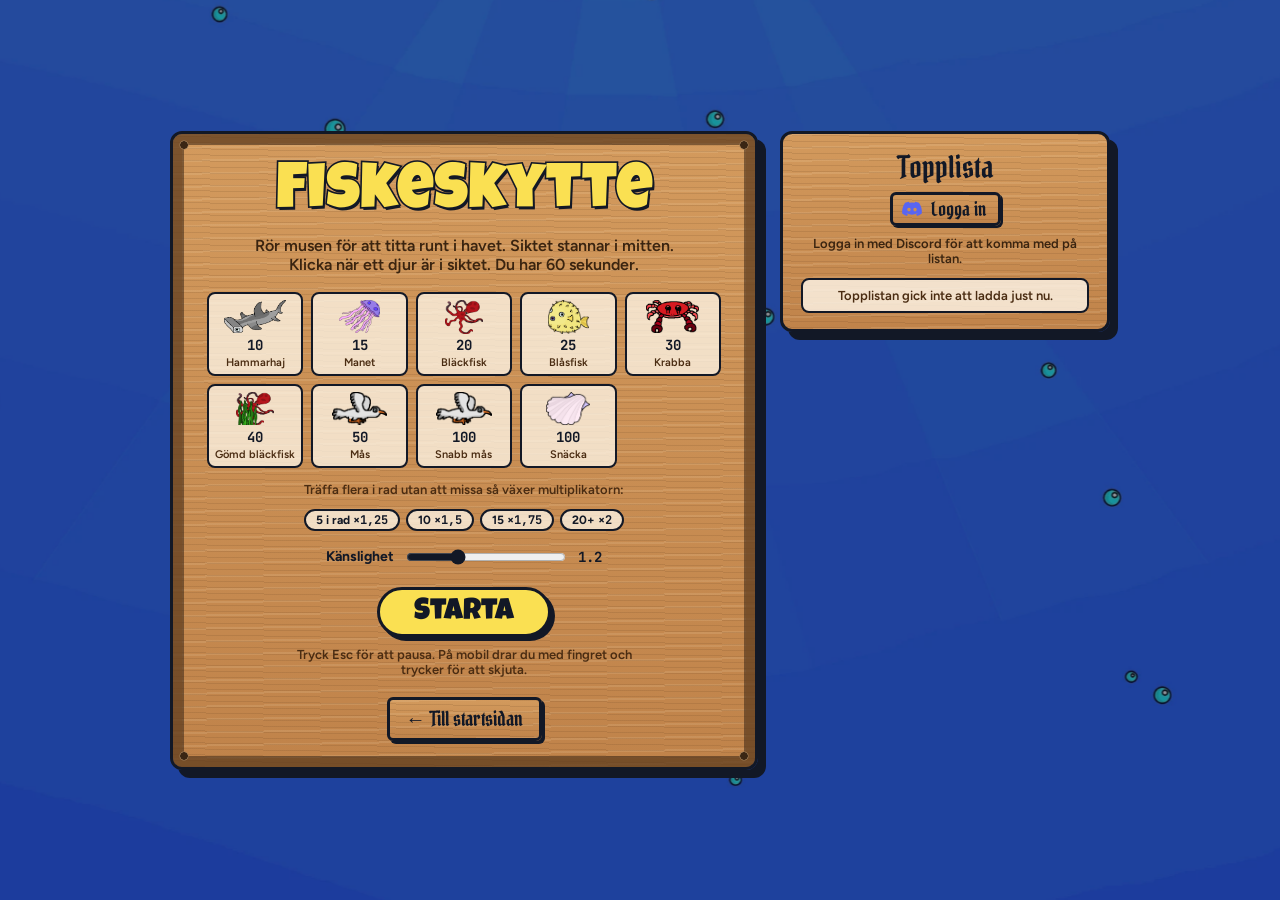
==== fiskeskytte.html @ 66b12d9d "Fiskeskytte uppdate" ====
<!doctype html>
<html lang="sv">
<head>
<meta charset="utf-8">
<meta name="viewport" content="width=device-width, initial-scale=1, viewport-fit=cover">
<title>LoomBoom Fiskeskytte</title>
<meta name="description" content="Sikta och träffa LoomBooms målade havsdjur. 60 sekunder, så många poäng du kan.">
<link rel="icon" href="bilder/logo.png">
<link rel="preconnect" href="https://fonts.googleapis.com">
<link rel="preconnect" href="https://fonts.gstatic.com" crossorigin>
<link rel="stylesheet" href="https://fonts.googleapis.com/css2?family=Luckiest+Guy&family=Pirata+One&family=Fredoka:wght@500;600;700&family=Figtree:wght@400;500;700&family=JetBrains+Mono:wght@500;700&display=swap">
<style>
/* Layout: a full-screen dive. The painted sea is a world bigger than the screen; the crosshair stays centred and the world pans under it (CS-style). HUD and menus are the site's nailed wood planks. */
:root{
  color-scheme: light;
  --water:#2a6cf5;
  --paper:#ffffff;
  --ink:#121826;
  --brown:#4a2c12;
  --wood:#D39A5D;
  --wood-2:#C0834A;
  --nail:#3A2614;
  --yellow:#FAE052;
  --bubble:#22D3D6;
  --mint:#73BB89;
  --line:3px solid var(--ink);
  --pirate:"Pirata One", "Fredoka", Georgia, serif;
  --title:"Luckiest Guy", "Fredoka", "Arial Black", sans-serif;
  --display:"Fredoka", "Trebuchet MS", system-ui, sans-serif;
  --body:"Figtree", system-ui, -apple-system, "Segoe UI", sans-serif;
  --mono:"JetBrains Mono", ui-monospace, Consolas, monospace;
}
*{box-sizing:border-box}
html,body{height:100%;margin:0;overflow:hidden;background:var(--water);color:var(--ink);font-family:var(--body);overscroll-behavior:none}
a{color:inherit;text-decoration:none}
[hidden]{display:none!important}
:focus-visible{outline:3px dashed var(--yellow);outline-offset:3px}
canvas{position:fixed;inset:0;width:100%;height:100%;display:block;touch-action:none;cursor:crosshair}

.wood{background:repeating-linear-gradient(181deg, rgba(91,58,28,.14) 0 1px, transparent 1px 6px), repeating-linear-gradient(179deg, rgba(255,235,200,.12) 0 2px, transparent 2px 13px), linear-gradient(var(--wood), var(--wood-2))}

/* HUD */
.hud{position:fixed;left:0;right:0;top:0;display:flex;justify-content:center;align-items:flex-start;gap:10px;pointer-events:none;
  padding:calc(12px + env(safe-area-inset-top,0px)) max(12px, env(safe-area-inset-right,0px)) 0 max(12px, env(safe-area-inset-left,0px))}
.chip{border:var(--line);border-radius:8px;box-shadow:3px 3px 0 var(--ink);padding:4px 14px 6px;text-align:center;min-width:96px}
.chip .l{display:block;font:700 11px var(--body);text-transform:uppercase;letter-spacing:.06em;color:var(--brown)}
.chip .n{display:block;font:700 26px/1.1 var(--mono);font-variant-numeric:tabular-nums}
.chip.time .n.low{color:#B0201F}
.chip.serie{min-width:118px;transition:background .2s}
.chip.serie .n small{font-size:14px;color:var(--brown);margin-left:4px;white-space:nowrap}
.chip .sm{display:none}
@media (max-width:600px){.hud .mid{gap:6px}.chip,.chip.serie{min-width:0;padding:3px 9px 5px}.chip .n{font-size:19px}.chip .l{font-size:9px}.chip .lg{display:none}.chip .sm{display:inline}.chip.serie .n small{display:none}}
.chip.serie.m1{background:#FAE052}.chip.serie.m2{background:#F5B83D}.chip.serie.m3{background:#F08A3C}.chip.serie.m4{background:#E8553F;color:#fff}
.chip.serie.m4 .l,.chip.serie.m4 .n small{color:#fff}
.chip.serie.pop{animation:pop .25s ease-out}
@keyframes pop{50%{transform:scale(1.12)}}
@media (prefers-reduced-motion:reduce){.chip.serie.pop{animation:none}}
.hud .mid{display:flex;gap:10px}
.back{pointer-events:auto;align-self:flex-start;border:var(--line);border-radius:6px;padding:4px 12px;font:400 19px var(--pirate);box-shadow:2px 2px 0 var(--ink)}
.back:hover{background:var(--yellow)}

/* OVERLAYS */
.overlay{position:fixed;inset:0;display:grid;place-items:center;background:rgba(18,24,38,.45);
  padding:max(16px, env(safe-area-inset-top,0px)) max(16px, env(safe-area-inset-right,0px)) max(16px, env(safe-area-inset-bottom,0px)) max(16px, env(safe-area-inset-left,0px));overflow:auto}
.card{position:relative;width:min(560px,100%);border:var(--line);border-radius:12px;box-shadow:inset 0 0 0 9px rgba(120,76,36,.45), inset 0 0 0 11px rgba(58,38,20,.55), 8px 8px 0 var(--ink);padding:28px clamp(20px,4vw,34px) 26px;text-align:center}
.card::before{content:"";position:absolute;inset:5px;pointer-events:none;
  background:
    radial-gradient(circle, var(--nail) 0 3.5px, #9b7a55 4px, transparent 5px) 0 0/12px 12px no-repeat,
    radial-gradient(circle, var(--nail) 0 3.5px, #9b7a55 4px, transparent 5px) 100% 0/12px 12px no-repeat,
    radial-gradient(circle, var(--nail) 0 3.5px, #9b7a55 4px, transparent 5px) 0 100%/12px 12px no-repeat,
    radial-gradient(circle, var(--nail) 0 3.5px, #9b7a55 4px, transparent 5px) 100% 100%/12px 12px no-repeat}
h1{font-family:var(--title);font-weight:400;font-size:clamp(40px,9vw,64px);line-height:1;margin:0;color:var(--yellow);-webkit-text-stroke:.05em var(--ink);paint-order:stroke fill;text-shadow:.045em .05em 0 var(--ink)}
.card p{margin:10px auto 0;max-width:42ch;font-weight:600;color:#3a2410}
.targets{list-style:none;margin:18px 0 0;padding:0;display:grid;grid-template-columns:repeat(5,minmax(0,1fr));gap:8px}
.targets li{background:rgba(255,248,235,.75);border:2.5px solid var(--ink);border-radius:8px;padding:6px 4px 5px;display:grid;justify-items:center;gap:2px;min-width:0}
.targets img{height:34px;width:auto;max-width:100%;object-fit:contain}
.targets b{font:700 14px var(--mono)}
.targets span{font:600 11px var(--body);color:var(--brown);white-space:nowrap;overflow:hidden;text-overflow:ellipsis;max-width:100%}
.btn{margin-top:20px;font:400 30px var(--title);color:var(--ink);background:var(--yellow);border:var(--line);border-radius:999px;padding:8px 34px 6px;box-shadow:4px 4px 0 var(--ink);cursor:pointer}
.btn:hover{transform:translate(-1px,-2px);box-shadow:5px 6px 0 var(--ink)}
.btn:active{transform:translate(2px,2px);box-shadow:1px 1px 0 var(--ink)}
.sens{display:flex;align-items:center;justify-content:center;gap:10px;margin-top:16px;font:700 14px var(--body)}
.sens input{width:160px;accent-color:var(--ink)}
.sens output{font:700 14px var(--mono);min-width:3ch;text-align:left}
.hint{font-size:13px!important;color:var(--brown)!important}
.best{display:inline-block;margin-top:12px;background:var(--paper);border:2.5px solid var(--ink);border-radius:999px;padding:2px 14px;font:700 14px var(--body)}
.result{display:grid;grid-template-columns:repeat(4,minmax(0,1fr));gap:10px;margin-top:18px}
.result div{background:var(--paper);border:var(--line);border-radius:10px;box-shadow:3px 3px 0 var(--ink);padding:6px 8px 8px}
.result .l{display:block;font:700 11px var(--body);text-transform:uppercase;letter-spacing:.05em;color:var(--brown)}
.result .n{display:block;font:700 26px var(--mono)}
.kills-t{margin:16px 0 0;font:700 12px var(--body);text-transform:uppercase;letter-spacing:.06em;color:var(--brown)}
.kills{margin-top:8px!important;grid-template-columns:repeat(5,minmax(0,1fr))!important}
.kills li.noll{opacity:.45}
.kills b{font-size:16px!important}
.combo{margin:12px auto 0;display:flex;flex-wrap:wrap;justify-content:center;gap:6px;padding:0;list-style:none}
.combo li{background:rgba(255,248,235,.75);border:2px solid var(--ink);border-radius:999px;padding:1px 10px;font:700 12px var(--body);white-space:nowrap}
.combo li b{font-family:var(--mono)}
.btn:disabled{opacity:.5;cursor:default;transform:none!important;box-shadow:4px 4px 0 var(--ink)!important}
.pmsg{min-height:1.3em;font-size:14px!important}
.btn2{display:inline-block;margin:14px 6px 0;font:400 22px var(--pirate);color:var(--ink);border:var(--line);border-radius:6px;padding:4px 18px;box-shadow:3px 3px 0 var(--ink);cursor:pointer}
.btn2:hover{background:var(--yellow)}
.result div:first-child{background:var(--yellow)}
.newbest{display:inline-block;margin-top:12px;font:400 22px var(--title);color:var(--yellow);-webkit-text-stroke:1.5px var(--ink);paint-order:stroke fill}
.toolbar{display:flex;gap:10px;justify-content:center;flex-wrap:wrap}
.toolbar a{margin-top:20px;align-self:center;font:400 20px var(--pirate);border:var(--line);border-radius:6px;padding:6px 16px;box-shadow:3px 3px 0 var(--ink)}
.toolbar a:hover{background:var(--yellow)}
@media (max-width:560px){.result{grid-template-columns:repeat(2,minmax(0,1fr))}.kills{grid-template-columns:repeat(3,minmax(0,1fr))!important}}
@media (max-width:440px){.targets{grid-template-columns:repeat(3,minmax(0,1fr))}.chip.serie{min-width:90px}.chip{min-width:74px;padding:3px 8px 5px}.chip .n{font-size:20px}.back{font-size:16px}}

/* TOPPLISTA */
.rad{display:flex;gap:22px;align-items:flex-start;justify-content:center;width:min(940px,100%);flex-wrap:wrap}
.rad .card{flex:1 1 440px}
.topp{position:relative;flex:0 1 330px;width:min(330px,100%);border:var(--line);border-radius:12px;box-shadow:8px 8px 0 var(--ink);padding:18px 18px 16px;text-align:left}
.topp h2{margin:0;font:400 30px/1 var(--pirate);color:var(--ink);text-align:center}
.topp .konto-rad{display:flex;justify-content:center;margin-top:10px;min-height:34px}
.topp .info{margin:10px 0 0;font:600 13px var(--body);color:#3a2410;text-align:center}
.topp ol{list-style:none;margin:12px 0 0;padding:0;display:grid;gap:5px}
.topp li{display:grid;grid-template-columns:26px 26px minmax(0,1fr) auto auto;align-items:center;gap:8px;background:rgba(255,248,235,.8);border:2.5px solid var(--ink);border-radius:8px;padding:3px 8px 3px 6px}
.topp li.jag{background:var(--yellow)}
.topp li .nr{font:700 14px var(--mono);text-align:center}
.topp li img{width:26px;height:26px;border-radius:50%;border:2px solid var(--ink);background:#fff;object-fit:cover}
.topp li .n{font:700 14px var(--body);white-space:nowrap;overflow:hidden;text-overflow:ellipsis}
.topp li b{font:700 14px var(--mono);text-align:right}
.topp li .pr{font:600 12px var(--mono);color:var(--brown);min-width:4ch;text-align:right}
.topp li.jag .pr{color:#4a2c12}
.topp .tom{font:600 13px var(--body);color:var(--brown);text-align:center;padding:8px 0}
.sparat{display:block;margin-top:10px;font:700 14px var(--body);color:#3a2410;min-height:1.3em}
@media (max-width:1000px){.rad .card{flex-basis:100%}.topp{flex-basis:100%;width:min(560px,100%)}}
</style>
</head>
<body>

<canvas id="c" aria-label="Spelplan: havet med simmande djur. Siktet är i mitten."></canvas>

<div class="hud" id="hud" hidden>
  <div class="mid">
    <div class="chip wood"><span class="l">Poäng</span><span class="n" id="score">0</span></div>
    <div class="chip wood time"><span class="l">Tid</span><span class="n" id="time">60</span></div>
    <div class="chip wood serie" id="serie-chip"><span class="l"><span class="lg">Multiplikator</span><span class="sm">Multi</span></span><span class="n"><span id="mult">×1</span><small id="streak">0</small></span></div>
    <div class="chip wood"><span class="l"><span class="lg">Träffsäkerhet</span><span class="sm">Träff</span></span><span class="n" id="acc">–</span></div>
  </div>
</div>

<div class="overlay" id="start">
 <div class="rad" id="rad1">
  <div class="card wood" role="dialog" aria-labelledby="t1">
    <h1 id="t1">Fiskeskytte</h1>
    <p>Rör musen för att titta runt i havet. Siktet stannar i mitten. Klicka när ett djur är i siktet. Du har 60 sekunder.</p>
    <ul class="targets" id="targets"></ul>
    <p class="hint" style="margin-top:14px">Träffa flera i rad utan att missa så växer multiplikatorn:</p>
    <ul class="combo"><li>5 i rad <b>×1,25</b></li><li>10 <b>×1,5</b></li><li>15 <b>×1,75</b></li><li>20+ <b>×2</b></li></ul>
    <div class="sens"><label for="sens">Känslighet</label><input type="range" id="sens" min="0.4" max="3" step="0.1" value="1.2"><output id="sensv" for="sens">1.2</output></div>
    <button class="btn" type="button" id="go">Starta</button>
    <p class="hint">Tryck Esc för att pausa. På mobil drar du med fingret och trycker för att skjuta.</p>
    <div class="toolbar"><a class="wood" href="./">← Till startsidan</a></div>
    <span class="best" id="best1" hidden></span>
  </div>
  <aside class="topp wood" id="topp" aria-labelledby="topp-t">
    <h2 id="topp-t">Topplista</h2>
    <div class="konto-rad" id="konto-plats"></div>
    <p class="info" id="topp-info">Logga in med Discord för att komma med på listan.</p>
    <ol id="topp-lista"><li class="tom" style="display:block">Laddar…</li></ol>
  </aside>
 </div>
</div>

<div class="overlay" id="pause" hidden>
  <div class="card wood" role="dialog" aria-labelledby="t2">
    <h1 id="t2">Pausat</h1>
    <p>Tryck mellanslag eller klicka på Fortsätt för att dyka vidare.</p>
    <button class="btn" type="button" id="resume">Fortsätt</button>
    <p class="hint pmsg" id="pmsg" role="status"></p>
    <div><button class="btn2 wood" type="button" id="restart">Börja om</button><a class="btn2 wood" href="./">Till startsidan</a></div>
  </div>
</div>

<div class="overlay" id="end" hidden>
 <div class="rad" id="rad2">
  <div class="card wood" role="dialog" aria-labelledby="t3">
    <h1 id="t3">Tiden är ute!</h1>
    <div class="result">
      <div><span class="l">Poäng</span><span class="n" id="r-score">0</span></div>
      <div><span class="l">Träffar</span><span class="n" id="r-hits">0</span></div>
      <div><span class="l">Träffsäkerhet</span><span class="n" id="r-acc">–</span></div>
      <div><span class="l">Bästa serie</span><span class="n" id="r-serie">0</span></div>
    </div>
    <p class="kills-t">Träffade djur</p>
    <ul class="targets kills" id="kills"></ul>
    <span class="newbest" id="newbest" hidden>Nytt rekord!</span>
    <br><span class="best" id="best2"></span>
    <span class="sparat" id="sparat" role="status"></span>
    <br><button class="btn" type="button" id="again">Spela igen</button>
    <div class="toolbar"><a class="wood" href="./">Till startsidan</a></div>
  </div>
 </div>
</div>

<script>
(function(){
  /* ---------- Inställningar ---------- */
  var ROUND = 60;                 // sekunder per runda
  var WW = 4000, WH = 2250;       // havsbilden är 4000 x 2250 i spelet
  var FRAME = 46;                 // träramen runt havet (i världspixlar)

  // Djuren: bild, bredd i världen, fart, poäng, var de simmar, hur ofta de dyker upp, och åt vilket håll bilden tittar
  var TYPES = {
    haj:       {img:"haj",       name:"Hammarhaj",    w:520, speed:[230,320], pts:10, y:[0.14,0.62], weight:3,   face:-1},
    manet:     {img:"manet",     name:"Manet",        w:340, speed:[50,80],   pts:15, y:[0.20,0.70], weight:2,   face:0, bob:1},
    blackfisk: {img:"blackfisk", name:"Bläckfisk",    w:400, speed:[80,120],  pts:20, y:[0.45,0.78], weight:2,   face:1, wave:1},
    blasfisk:  {img:"blasfisk",  name:"Blåsfisk",     w:170, speed:[140,200], pts:25, y:[0.15,0.78], weight:3,   face:-1, wave:1},
    krabba:    {img:"krabba",    name:"Krabba",       w:150, speed:[90,130],  pts:30, y:[0.93,0.95], weight:2,   face:0, walk:1},
    peek:      {img:"blackfisk-tang", name:"Gömd bläckfisk", w:420, pts:40, weight:1, peek:1},
    mas:       {img:"mas",       name:"Mås",          w:150, speed:[360,460], pts:50, y:[0.015,0.05], weight:1, face:1},
    snabbmas:  {img:"mas",       name:"Snabb mås",    w:140, speed:[720,920], pts:100, y:[0.02,0.07], weight:0.5, face:1},
    snacka:    {img:"snacka",    name:"Snäcka",       w:120, pts:100, weight:0.6, shell:1}
  };
  var ORDER = ["haj","manet","blackfisk","blasfisk","krabba","peek","mas","snabbmas","snacka"];
  var TINT = "sepia(1) saturate(6) hue-rotate(-12deg) brightness(1.02)"; // gyllene färg för snabba måsen
  function multOf(n){ return n>=20 ? 2 : n>=15 ? 1.75 : n>=10 ? 1.5 : n>=5 ? 1.25 : 1; }
  function multTxt(m){ return "×" + String(m).replace(".", ","); }

  /* ---------- Bilder ---------- */
  var IMGS = {}, MASKS = {}, loaded = 0, need = 0;
  var bg = new Image(); bg.src = "bilder/hav-spel.webp";
  var cross = new Image(); cross.src = "bilder/spel/sikte.png";
  ORDER.forEach(function(k){
    var t = TYPES[k]; if (IMGS[t.img]) return;
    var im = new Image(); need++;
    im.onload = function(){ loaded++; makeMask(t.img, im); };
    im.src = "bilder/spel/" + t.img + ".png"; IMGS[t.img] = im;
  });
  // Pixelmask så att man bara träffar själva djuret, inte den genomskinliga kanten
  function makeMask(key, im){
    try{
      var c = document.createElement("canvas"); c.width = im.naturalWidth; c.height = im.naturalHeight;
      var x = c.getContext("2d"); x.drawImage(im, 0, 0);
      MASKS[key] = { w:c.width, h:c.height, d:x.getImageData(0,0,c.width,c.height).data };
    }catch(e){ MASKS[key] = null; }
  }

  // Poänglistan på startskärmen
  var tl = document.getElementById("targets");
  ORDER.forEach(function(k){
    var t = TYPES[k], li = document.createElement("li");
    li.innerHTML = '<img src="bilder/spel/'+t.img+'.png" alt=""'+(t.tint?' style="filter:'+TINT+'"':'')+'><b>'+t.pts+'</b><span>'+t.name+'</span>';
    tl.appendChild(li);
  });

  /* ---------- Canvas ---------- */
  var cv = document.getElementById("c"), ctx = cv.getContext("2d");
  var W = 0, H = 0, DPR = 1, S = 1;  // S = hur många skärmpixlar en världspixel blir
  function resize(){
    DPR = Math.min(1.5, window.devicePixelRatio || 1);
    SPR = {};
    W = window.innerWidth; H = window.innerHeight;
    cv.width = Math.round(W*DPR); cv.height = Math.round(H*DPR);
    S = H/(WH*0.55);   // visar drygt halva havets höjd åt gången
    clampCam();
  }
  window.addEventListener("resize", resize);

  /* ---------- Kamera ---------- */
  var cam = {x: WW/2, y: WH*0.42};
  // Siktet (mitten av skärmen) kan nå ända ut till kanten av havet
  function clampCam(){
    cam.x = Math.max(0, Math.min(WW, cam.x));
    cam.y = Math.max(0, Math.min(WH, cam.y));
  }
  function toScreen(x, y){ return [(x-cam.x)*S + W/2, (y-cam.y)*S + H/2]; }

  /* ---------- Spelläge ---------- */
  var state = "menu", score = 0, shots = 0, hits = 0, left = ROUND, last = 0, streak = 0, bestStreak = 0, kills = {}, usesLock = false, pausedAt = 0;
  var animals = [], fx = [], spawnT = 0, locked = false, fallback = false, pointer = {x:0,y:0,in:false};
  var sens = 1.2;
  try{ var sv = parseFloat(localStorage.getItem("fisk-sens")); if (sv>0) sens = sv; }catch(e){}
  var best = 0; try{ best = parseInt(localStorage.getItem("fisk-best")||"0",10)||0; }catch(e){}
  var sensEl = document.getElementById("sens"), sensV = document.getElementById("sensv");
  sensEl.value = sens; sensV.textContent = sens.toFixed(1);
  sensEl.addEventListener("input", function(){ sens = parseFloat(sensEl.value); sensV.textContent = sens.toFixed(1); try{ localStorage.setItem("fisk-sens", sens); }catch(e){} });
  function showBest(){ ["best1","best2"].forEach(function(id){ var e=document.getElementById(id); e.hidden = !best; e.textContent = "Rekord: " + best + " poäng"; }); }
  showBest();

  function rnd(a,b){ return a + Math.random()*(b-a); }
  function pickType(){
    var tot = 0; ORDER.forEach(function(k){ tot += TYPES[k].weight; });
    var r = Math.random()*tot;
    for (var i=0;i<ORDER.length;i++){ r -= TYPES[ORDER[i]].weight; if (r<=0) return ORDER[i]; }
    return ORDER[0];
  }
  function spawn(){
    var k = pickType(), t = TYPES[k], im = IMGS[t.img];
    if (!im || !im.naturalWidth) return;
    if ((t.peek || t.shell) && animals.some(function(a){ return a.k===k; })) return;
    var w = t.w, h = w * im.naturalHeight / im.naturalWidth, a = {k:k, t:t, w:w, h:h, age:0, hit:0};
    if (t.peek){ a.x = rnd(w*0.6, WW-w*0.6); a.baseY = WH + h*0.05; a.life = 3.2; }
    else if (t.shell){ a.x = rnd(200, WW-200); a.y = WH*rnd(0.93,0.965) - h/2; a.life = 3.5; }
    else {
      a.dir = Math.random()<0.5 ? 1 : -1;
      a.speed = rnd(t.speed[0], t.speed[1]);
      a.x = a.dir>0 ? -w : WW + w;
      a.y0 = WH*rnd(t.y[0], t.y[1]);
      if (t.walk) a.y0 -= h/2;
      a.phase = Math.random()*6.28;
    }
    animals.push(a);
  }
  function update(dt){
    left -= dt;
    if (left <= 0){ left = 0; return finish(); }
    spawnT -= dt;
    var cap = 12;
    if (spawnT <= 0 && animals.length < cap){ spawn(); spawnT = rnd(0.45, 0.9); }
    // Kanten-panorering när muslåset inte fungerar
    if (fallback && pointer.in){
      var ex = pointer.x/W - .5, ey = pointer.y/H - .5, dz = .32;
      if (Math.abs(ex) > dz) cam.x += Math.sign(ex)*(Math.abs(ex)-dz)*2600*dt*sens;
      if (Math.abs(ey) > dz) cam.y += Math.sign(ey)*(Math.abs(ey)-dz)*2600*dt*sens;
      clampCam();
    }
    for (var i=animals.length-1;i>=0;i--){
      var a = animals[i], t = a.t; a.age += dt;
      if (a.hit){ a.hit += dt; if (a.hit > 0.35) animals.splice(i,1); continue; }
      if (t.peek){
        var p = a.age/a.life, rise = p<0.2 ? p/0.2 : p>0.8 ? (1-p)/0.2 : 1;
        a.y = a.baseY - a.h*0.62*Math.max(0,rise) + a.h/2;
        if (a.age > a.life) animals.splice(i,1);
        continue;
      }
      if (t.shell){ if (a.age > a.life) animals.splice(i,1); continue; }
      a.x += a.dir * a.speed * dt;
      a.y = a.y0;
      if (t.bob) a.y += Math.sin(a.age*1.6 + a.phase) * 60;
      if (t.wave) a.y += Math.sin(a.age*2.4 + a.phase) * 22;
      if (t.walk) a.y += Math.abs(Math.sin(a.age*9)) * -3;
      if ((a.dir>0 && a.x > WW + a.w) || (a.dir<0 && a.x < -a.w)) animals.splice(i,1);
    }
    for (var j=fx.length-1;j>=0;j--){ var f = fx[j]; f.age += dt; if (f.age > f.life) fx.splice(j,1); }
    hud();
  }
  function flipOf(a){ var t=a.t; if (!t.face || a.dir===undefined) return false; return t.face !== a.dir; }
  function hitTest(wx, wy){
    for (var i=animals.length-1;i>=0;i--){
      var a = animals[i]; if (a.hit) continue;
      var lx = (wx - (a.x - a.w/2)) / a.w, ly = (wy - (a.y - a.h/2)) / a.h;
      if (lx<0||ly<0||lx>1||ly>1) continue;
      if (flipOf(a)) lx = 1-lx;
      var m = MASKS[a.t.img];
      if (m){
        var px = Math.min(m.w-1, Math.floor(lx*m.w)), py = Math.min(m.h-1, Math.floor(ly*m.h));
        // lite förlåtande: kolla en liten ruta runt träffpunkten
        var r = Math.max(2, Math.round(m.w*0.012)), ok = false;
        for (var dy=-r; dy<=r && !ok; dy+=r) for (var dx=-r; dx<=r && !ok; dx+=r){
          var qx = px+dx, qy = py+dy; if (qx<0||qy<0||qx>=m.w||qy>=m.h) continue;
          if (m.d[(qy*m.w+qx)*4+3] > 40) ok = true;
        }
        if (!ok) continue;
      } else if (lx<.12||lx>.88||ly<.12||ly>.88) continue;
      return a;
    }
    return null;
  }
  function shoot(){
    if (state !== "play") return;
    shots++;
    var a = hitTest(cam.x, cam.y);
    if (a){
      a.hit = 0.0001; hits++; streak++; bestStreak = Math.max(bestStreak, streak);
      kills[a.k] = (kills[a.k]||0) + 1;
      var m = multOf(streak), got = Math.round(a.t.pts * m); score += got;
      fx.push({type:"txt", x:cam.x, y:cam.y - 40, txt:"+"+got + (m>1 ? "  " + multTxt(m) : ""), age:0, life:0.9});
      if (m > multOf(streak-1)) popChip();
      for (var i=0;i<12;i++){ var ang = Math.random()*6.28, sp = rnd(120,320);
        fx.push({type:"bub", x:cam.x, y:cam.y, vx:Math.cos(ang)*sp, vy:Math.sin(ang)*sp - 60, r:rnd(8,20), age:0, life:rnd(.5,.9)}); }
    } else {
      fx.push({type:"bub", x:cam.x, y:cam.y, vx:0, vy:-80, r:12, age:0, life:.5});
      if (streak >= 5) fx.push({type:"txt", x:cam.x, y:cam.y - 40, txt:"Serien bröts!", age:0, life:0.9, red:1});
      streak = 0;
    }
    hud();
  }
  var elScore = document.getElementById("score"), elTime = document.getElementById("time"), elAcc = document.getElementById("acc");
  var elMult = document.getElementById("mult"), elStreak = document.getElementById("streak"), elSerie = document.getElementById("serie-chip");
  function popChip(){ elSerie.classList.remove("pop"); void elSerie.offsetWidth; elSerie.classList.add("pop"); }
  function accText(){ return shots ? Math.round(hits/shots*100) + "%" : "–"; }
  // Skriv bara om siffrorna när de faktiskt ändras (sparar mycket arbete varje bildruta)
  var lastHud = "";
  function hud(){
    var s = Math.ceil(left), a = accText(), key = score + "|" + s + "|" + a + "|" + streak;
    if (key === lastHud) return; lastHud = key;
    elScore.textContent = score; elTime.textContent = s; elTime.classList.toggle("low", s <= 10); elAcc.textContent = a;
    var m = multOf(streak), lv = m>=2 ? 4 : m>=1.75 ? 3 : m>=1.5 ? 2 : m>=1.25 ? 1 : 0;
    elMult.textContent = multTxt(m); elStreak.textContent = streak + " i rad";
    elSerie.className = "chip wood serie" + (lv ? " m" + lv : "") + (elSerie.classList.contains("pop") ? " pop" : "");
  }

  /* ---------- Rita ---------- */
  // Djurbilderna förminskas en gång till rätt storlek, istället för varje bildruta
  var SPR = {}, BGS = null;
  function bgScaled(){
    if (!bg.complete || !bg.naturalWidth) return null;
    var tw = Math.round(WW*S*DPR), th = Math.round(WH*S*DPR);
    if (BGS && BGS.width === tw) return BGS;
    if (tw >= bg.naturalWidth) return bg; // större skärm än bilden: rita originalet
    var c = document.createElement("canvas"); c.width = tw; c.height = th;
    var x = c.getContext("2d"); x.imageSmoothingQuality = "high"; x.drawImage(bg, 0, 0, tw, th);
    BGS = c; return c;
  }
  function sprite(key, w, h, tint){
    var im = IMGS[key], pw = Math.max(1, Math.round(w*DPR)), ph = Math.max(1, Math.round(h*DPR)), id = key + pw + (tint ? "t" : "");
    if (SPR[id]) return SPR[id];
    if (!im || !im.naturalWidth) return im;
    var c = document.createElement("canvas"); c.width = pw; c.height = ph;
    var x = c.getContext("2d"); x.imageSmoothingQuality = "high";
    if (tint){ try{ x.filter = TINT; }catch(e){} }
    x.drawImage(im, 0, 0, pw, ph);
    SPR[id] = c; return c;
  }
  function drawBubble(x, y, r, alpha){
    ctx.globalAlpha = alpha;
    ctx.fillStyle = "#22D3D6"; ctx.strokeStyle = "#121826"; ctx.lineWidth = Math.max(1.5, r*0.18);
    ctx.beginPath(); ctx.arc(x, y, r, 0, 6.2832); ctx.fill(); ctx.stroke();
    ctx.fillStyle = "#ffffff"; ctx.beginPath(); ctx.arc(x + r*0.3, y - r*0.3, r*0.28, 0, 6.2832); ctx.fill();
    ctx.globalAlpha = 1;
  }
  function draw(){
    ctx.setTransform(DPR,0,0,DPR,0,0);
    var o = toScreen(0,0), ww = WW*S, wh = WH*S, f = FRAME*S;
    var covers = o[0] <= 0 && o[1] <= 0 && o[0]+ww >= W && o[1]+wh >= H;
    if (!covers){
      // Utanför havet: mörk djuphavsfärg med små bubblor
      ctx.fillStyle = "#0E1F4D"; ctx.fillRect(0,0,W,H);
      var ox = ((o[0] % 90) + 90) % 90, oy = (((o[1]*0.6) % 90) + 90) % 90;
      ctx.fillStyle = "rgba(34,211,214,.18)"; ctx.beginPath();
      for (var cx = -1; cx * 90 < W + 90; cx++){ for (var cy = -1; cy * 90 < H + 90; cy++){
        var gxw = cx - Math.floor(o[0]/90), gyw = cy - Math.floor(o[1]*0.6/90);
        var jx = ((gxw*37 + gyw*61) % 50 + 50) % 50, rr = 3 + (jx % 5);
        var gx = cx*90 + ox + jx, gy = cy*90 + oy + ((gxw*29) % 40 + 40) % 40;
        ctx.moveTo(gx + rr, gy); ctx.arc(gx, gy, rr, 0, 6.2832); } }
      ctx.fill();
      // Träram: fyra lister runt havet
      var L = o[0]-f, T = o[1]-f, R = o[0]+ww+f, Bt = o[1]+wh+f;
      var strips = [[L, T, R-L, f], [L, o[1]+wh, R-L, f], [L, o[1], f, wh], [o[0]+ww, o[1], f, wh]];
      ctx.fillStyle = "#121826"; ctx.fillRect(L-4, T-4, R-L+8, 4); ctx.fillRect(L-4, Bt, R-L+8, 4); ctx.fillRect(L-4, T, 4, Bt-T); ctx.fillRect(R, T, 4, Bt-T);
      var g = ctx.createLinearGradient(0, T, 0, Bt); g.addColorStop(0,"#D39A5D"); g.addColorStop(1,"#C0834A");
      ctx.fillStyle = g; strips.forEach(function(r){ ctx.fillRect(r[0], r[1], r[2], r[3]); });
      ctx.strokeStyle = "rgba(91,58,28,.35)"; ctx.lineWidth = 1; ctx.beginPath();
      strips.forEach(function(r){
        var y0 = Math.max(r[1], 0), y1 = Math.min(r[1]+r[3], H), x0 = Math.max(r[0], 0), x1 = Math.min(r[0]+r[2], W);
        if (x1 <= x0 || y1 <= y0) return;
        for (var ly = r[1] + 5 + Math.max(0, Math.ceil((y0 - r[1] - 5)/7))*7; ly < y1; ly += 7){ ctx.moveTo(x0, ly); ctx.lineTo(x1, ly); }
      });
      ctx.stroke();
      ctx.fillStyle = "#3A2614"; ctx.beginPath();
      [[L+f/2,T+f/2],[R-f/2,T+f/2],[L+f/2,Bt-f/2],[R-f/2,Bt-f/2]].forEach(function(n){ var r = Math.max(3,f*0.16); ctx.moveTo(n[0]+r,n[1]); ctx.arc(n[0],n[1],r,0,6.2832); });
      ctx.fill();
      ctx.fillStyle = "#121826"; ctx.fillRect(o[0]-3, o[1]-3, ww+6, 3); ctx.fillRect(o[0]-3, o[1]+wh, ww+6, 3); ctx.fillRect(o[0]-3, o[1], 3, wh); ctx.fillRect(o[0]+ww, o[1], 3, wh);
    }
    var B = bgScaled();
    if (!B){ ctx.fillStyle = "#2a6cf5"; ctx.fillRect(o[0], o[1], ww, wh); }
    if (B){
      // Rita bara den bit av havsbilden som syns på skärmen, från en färdigförminskad kopia
      var vx0 = Math.max(0, -o[0]), vy0 = Math.max(0, -o[1]), vx1 = Math.min(ww, W - o[0]), vy1 = Math.min(wh, H - o[1]);
      if (vx1 > vx0 && vy1 > vy0){
        var kx = B.width / ww, ky = B.height / wh;
        ctx.drawImage(B, vx0*kx, vy0*ky, (vx1-vx0)*kx, (vy1-vy0)*ky, o[0]+vx0, o[1]+vy0, vx1-vx0, vy1-vy0);
      }
    }
    ctx.save(); ctx.beginPath(); ctx.rect(o[0], o[1], ww, wh); ctx.clip();
    for (var i=0;i<animals.length;i++){
      var a = animals[i], im = IMGS[a.t.img], p = toScreen(a.x, a.y), w = a.w*S, h = a.h*S;
      if (p[0] < -w || p[0] > W + w || p[1] < -h || p[1] > H + h) continue;
      ctx.save(); ctx.translate(p[0], p[1]);
      if (a.t.shell){ var fa = Math.min(1, a.age*3, (a.life-a.age)*3); ctx.globalAlpha = Math.max(0,fa); ctx.rotate(Math.sin(a.age*5)*0.06); }
      if (a.hit){ var k = 1 + a.hit*1.2; ctx.scale(k,k); ctx.globalAlpha = Math.max(0, 1 - a.hit/0.35); }
      if (flipOf(a)) ctx.scale(-1,1);
      if (a.t.peek){ // tången döljer nederkanten: klipp vid havsbotten
        ctx.restore(); ctx.save();
        var bottom = toScreen(0, WH)[1];
        ctx.beginPath(); ctx.rect(-1e4, -1e4, 3e4, bottom + 1e4); ctx.clip();
        ctx.translate(p[0], p[1]);
        if (a.hit){ var k2 = 1 + a.hit*1.2; ctx.scale(k2,k2); ctx.globalAlpha = Math.max(0, 1 - a.hit/0.35); }
      }
      var spr = sprite(a.t.img, w, h, a.t.tint);
      if (a.t.trail && !a.hit){ // fartstreck bakom snabba måsen
        for (var g=1; g<=3; g++){ ctx.globalAlpha = 0.22/g; ctx.drawImage(spr, -w/2 - g*w*0.32, -h/2, w, h); }
        ctx.globalAlpha = 1;
      }
      ctx.drawImage(spr, -w/2, -h/2, w, h);
      ctx.restore();
    }
    ctx.restore();
    for (var j=0;j<fx.length;j++){
      var f = fx[j], q = f.age/f.life, sp = toScreen(f.x + (f.vx||0)*f.age, f.y + (f.vy||0)*f.age - (f.type==="txt" ? f.age*120 : 0));
      if (f.type === "bub") drawBubble(sp[0], sp[1], f.r*S*1.6, 1 - q);
      else {
        ctx.globalAlpha = 1 - q*q;
        ctx.font = "400 " + Math.round(34) + "px 'Luckiest Guy', 'Arial Black', sans-serif";
        ctx.textAlign = "center"; ctx.lineJoin = "round"; ctx.lineWidth = 6; ctx.strokeStyle = "#121826"; ctx.fillStyle = f.red ? "#FF7A6B" : "#FAE052";
        ctx.strokeText(f.txt, sp[0], sp[1]); ctx.fillText(f.txt, sp[0], sp[1]);
        ctx.globalAlpha = 1;
      }
    }
    // Siktet i mitten
    var cs = 54;
    if (cross.complete && cross.naturalWidth){
      ctx.save(); ctx.shadowColor = "rgba(18,24,38,.6)"; ctx.shadowBlur = 0; ctx.shadowOffsetX = 2; ctx.shadowOffsetY = 2;
      ctx.drawImage(cross, W/2 - cs/2, H/2 - cs/2, cs, cs); ctx.restore();
    }
  }

  /* ---------- Loop ---------- */
  function frame(t){
    var dt = Math.min(0.05, (t - (last || t))/1000); last = t;
    if (state === "play") update(dt);
    draw();
    requestAnimationFrame(frame);
  }

  /* ---------- Styrning ---------- */
  function wantLock(){
    fallback = false;
    try{
      var r = cv.requestPointerLock && cv.requestPointerLock({ unadjustedMovement: true });
      if (r && r.catch) r.catch(function(){
        // vissa webbläsare stöder inte rå musrörelse, försök igen utan
        try{ var r2 = cv.requestPointerLock(); if (r2 && r2.catch) r2.catch(function(){ fallback = true; }); }catch(e){ fallback = true; }
      });
      if (!cv.requestPointerLock) fallback = true;
    }catch(e){ fallback = true; }
    setTimeout(function(){ if (!locked) fallback = true; }, 400);
  }
  document.addEventListener("pointerlockchange", function(){
    locked = document.pointerLockElement === cv;
    if (locked){ fallback = false; usesLock = true; if (state === "pause") reallyResume(); }
    else if (state === "play" && !fallback) pause();
  });
  document.addEventListener("pointerlockerror", function(){ if (state === "pause") lockFailed(); else fallback = true; });
  document.addEventListener("mousemove", function(e){
    pointer.x = e.clientX; pointer.y = e.clientY; pointer.in = true;
    if (state !== "play") return;
    if (locked){
      var mx = e.movementX, my = e.movementY;
      if (Math.abs(mx) > 400 || Math.abs(my) > 400) return; // känd webbläsarbugg: ibland kommer ett jättehopp, hoppa över det
      cam.x += mx * sens / S; cam.y += my * sens / S; clampCam();
    }
  });
  document.addEventListener("mouseleave", function(){ pointer.in = false; });
  cv.addEventListener("mousedown", function(e){
    if (e.button !== 0) return;
    if (state === "play"){ if (!locked && !fallback) wantLock(); shoot(); }
  });
  // Mobil: dra för att titta, tryck för att skjuta
  var touch = null;
  cv.addEventListener("touchstart", function(e){ if (state!=="play") return; var t=e.changedTouches[0]; touch = {x:t.clientX, y:t.clientY, sx:t.clientX, sy:t.clientY, moved:0}; e.preventDefault(); }, {passive:false});
  cv.addEventListener("touchmove", function(e){ if (!touch) return; var t=e.changedTouches[0]; var dx=t.clientX-touch.x, dy=t.clientY-touch.y;
    cam.x -= dx*sens/S; cam.y -= dy*sens/S; clampCam(); touch.x=t.clientX; touch.y=t.clientY; touch.moved += Math.abs(dx)+Math.abs(dy); e.preventDefault(); }, {passive:false});
  cv.addEventListener("touchend", function(e){ if (touch && touch.moved < 10) shoot(); touch = null; e.preventDefault(); }, {passive:false});
  document.addEventListener("keydown", function(e){
    if (e.repeat) return;
    if (e.key === "Escape" && state === "play" && fallback){ pause(); return; }
    // Fortsätt med mellanslag eller Enter (men inte samma tryck som pausade)
    if (state === "pause" && (e.key === " " || e.key === "Enter") && performance.now() - pausedAt > 350){
      e.preventDefault(); resume();
    }
  });

  /* ---------- Skärmar ---------- */
  var elStart = document.getElementById("start"), elPause = document.getElementById("pause"), elEnd = document.getElementById("end"), elHud = document.getElementById("hud");
  function begin(){
    if (document.getElementById("again").disabled && state === "end") return;
    score = 0; shots = 0; hits = 0; left = ROUND; animals = []; fx = []; spawnT = 0; streak = 0; bestStreak = 0; kills = {};
    cam.x = WW/2; cam.y = WH*0.42; clampCam();
    for (var i=0;i<4;i++){ spawn(); var a = animals[animals.length-1]; if (a && a.dir) a.x = rnd(400, WW-400); }
    TOPP.start();
    state = "play"; elStart.hidden = true; elEnd.hidden = true; elPause.hidden = true; elHud.hidden = false; hud();
    wantLock();
  }
  var elPmsg = document.getElementById("pmsg");
  function pause(){ if (state !== "play") return; state = "pause"; pausedAt = performance.now(); elPmsg.textContent = ""; elPause.hidden = false; }
  function reallyResume(){ elPause.hidden = true; state = "play"; last = 0; }
  function lockFailed(){
    elPmsg.textContent = "Musen kunde inte låsas just nu. Vänta en sekund och försök igen.";
  }
  function resume(){
    if (state !== "pause") return;
    // Ingen muslåsning (t.ex. mobil): fortsätt direkt
    if (!usesLock || !cv.requestPointerLock){ reallyResume(); if (!fallback) wantLock(); return; }
    // Spelet fortsätter först när musen är låst igen (se pointerlockchange)
    try{
      var r = cv.requestPointerLock({ unadjustedMovement: true });
      if (r && r.catch) r.catch(function(){
        try{ var r2 = cv.requestPointerLock(); if (r2 && r2.catch) r2.catch(lockFailed); }catch(e){ lockFailed(); }
      });
    }catch(e){ lockFailed(); }
  }
  function finish(){
    state = "end";
    try{ document.exitPointerLock && document.exitPointerLock(); }catch(e){}
    var nb = score > best; if (nb){ best = score; try{ localStorage.setItem("fisk-best", best); }catch(e){} }
    document.getElementById("r-score").textContent = score;
    document.getElementById("r-hits").textContent = hits;
    document.getElementById("r-acc").textContent = accText();
    document.getElementById("r-serie").textContent = bestStreak;
    document.getElementById("kills").innerHTML = ORDER.map(function(k){
      var t = TYPES[k], n = kills[k] || 0;
      return '<li' + (n ? '' : ' class="noll"') + '><img src="bilder/spel/' + t.img + '.png" alt=""' + (t.tint ? ' style="filter:' + TINT + '"' : '') + '><b>' + n + '</b><span>' + t.name + '</span></li>';
    }).join("");
    // Spärra "Spela igen" en kort stund så att man inte råkar starta en ny runda direkt
    var ag = document.getElementById("again"); ag.disabled = true;
    setTimeout(function(){ ag.disabled = false; }, 1500);
    document.getElementById("newbest").hidden = !nb;
    showBest(); document.getElementById("rad2").appendChild(document.getElementById("topp")); elEnd.hidden = false;
    TOPP.klar(score, hits, shots);
  }
  document.getElementById("go").addEventListener("click", begin);
  document.getElementById("again").addEventListener("click", begin);
  document.getElementById("resume").addEventListener("click", function(){ resume(false); });
  document.getElementById("restart").addEventListener("click", function(){ elPause.hidden = true; begin(); });

  resize();
  requestAnimationFrame(frame);
  // Djur som simmar i bakgrunden på startskärmen
  setInterval(function(){
    if (state !== "menu") return;
    if (animals.length < 5) spawn();
  }, 900);
  (function idle(t){
    if (state === "menu"){
      var now = performance.now(), dt = 0.016;
      for (var i=animals.length-1;i>=0;i--){ var a = animals[i];
        a.age += dt;
        if (a.t.peek || a.t.shell){ if (a.age > (a.life||3)) animals.splice(i,1); else if (a.t.peek){ var p=a.age/a.life, rise=p<0.2?p/0.2:p>0.8?(1-p)/0.2:1; a.y=a.baseY-a.h*0.62*Math.max(0,rise)+a.h/2; } continue; }
        a.x += a.dir*a.speed*dt; a.y = a.y0 + (a.t.bob? Math.sin(a.age*1.6+a.phase)*60:0) + (a.t.wave? Math.sin(a.age*2.4+a.phase)*22:0);
        if ((a.dir>0 && a.x > WW + a.w) || (a.dir<0 && a.x < -a.w)) animals.splice(i,1);
      }
    }
    requestAnimationFrame(idle);
  })();
})();
</script>
<script src="konto.js"></script>
<script>
/* ---------- Topplista (sparas via Supabase-funktionen "topplista") ---------- */
var TOPP = (function(){
  var URL_ = "https://cipqlojdcdcqahyqqttj.supabase.co/functions/v1/topplista";
  var runda = null, lista = [];
  var elL = document.getElementById("topp-lista"), elI = document.getElementById("topp-info"), elS = document.getElementById("sparat");
  function k(){ return window.loomboomKonto; }
  function esc(t){ return String(t == null ? "" : t).replace(/[&<>"]/g, function(c){ return {"&":"&amp;","<":"&lt;",">":"&gt;",'"':"&quot;"}[c]; }); }
  function rita(){
    var u = k() && k().anvandare();
    elI.textContent = u ? "Dina rundor sparas på listan. Bara ditt bästa resultat räknas." : "Logga in med Discord för att komma med på listan.";
    if (!lista.length){ elL.innerHTML = '<li class="tom" style="display:block">Ingen har kommit med än. Bli först!</li>'; return; }
    elL.innerHTML = lista.map(function(r, i){
      return '<li' + (u && u.id === r.id ? ' class="jag"' : '') + '><span class="nr">' + (i+1) + '</span><img src="' + esc(r.avatar) + '" alt="" referrerpolicy="no-referrer" loading="lazy"><span class="n">' + esc(r.namn) + '</span><b>' + r.poang + '</b><span class="pr" title="Träffsäkerhet">' + (r.skott ? Math.round(r.traffar / r.skott * 100) + '%' : '–') + '</span></li>';
    }).join("");
  }
  function hamta(){
    fetch(URL_).then(function(r){ return r.json(); }).then(function(d){ lista = d.lista || []; rita(); })
      .catch(function(){ elL.innerHTML = '<li class="tom" style="display:block">Topplistan gick inte att ladda just nu.</li>'; });
  }
  function post(data){
    return fetch(URL_, { method: "POST", headers: { "Content-Type": "application/json", Authorization: "Bearer " + k().token() }, body: JSON.stringify(data) })
      .then(function(r){ return r.json().then(function(d){ d._status = r.status; return d; }); });
  }
  function start(){
    runda = null; elS.textContent = "";
    if (!k() || !k().token()) return;
    runda = post({ typ: "start" }).then(function(d){ return d.runda || null; }).catch(function(){ return null; });
  }
  function klar(poang, traffar, skott){
    if (!runda){ elS.textContent = (k() && k().anvandare()) ? "" : "Logga in med Discord för att spara på topplistan."; return; }
    var r = runda; runda = null;
    elS.textContent = "Sparar på topplistan…";
    r.then(function(id){
      if (!id) throw 0;
      return post({ typ: "klar", runda: id, poang: poang, traffar: traffar, skott: skott });
    }).then(function(d){
      if (d._status === 401){ k().loggaUt(); elS.textContent = "Din inloggning har gått ut. Logga in igen."; return; }
      if (!d.ok) throw 0;
      lista = d.lista || lista; rita();
      elS.textContent = "Sparat! Ditt bästa: " + d.basta + " poäng, plats " + d.plats + ".";
    }).catch(function(){ elS.textContent = "Det gick inte att spara på topplistan den här gången."; });
  }
  if (k()) k().vidAndring(rita);
  hamta();
  return { start: start, klar: klar };
})();
</script>
</body>
</html>
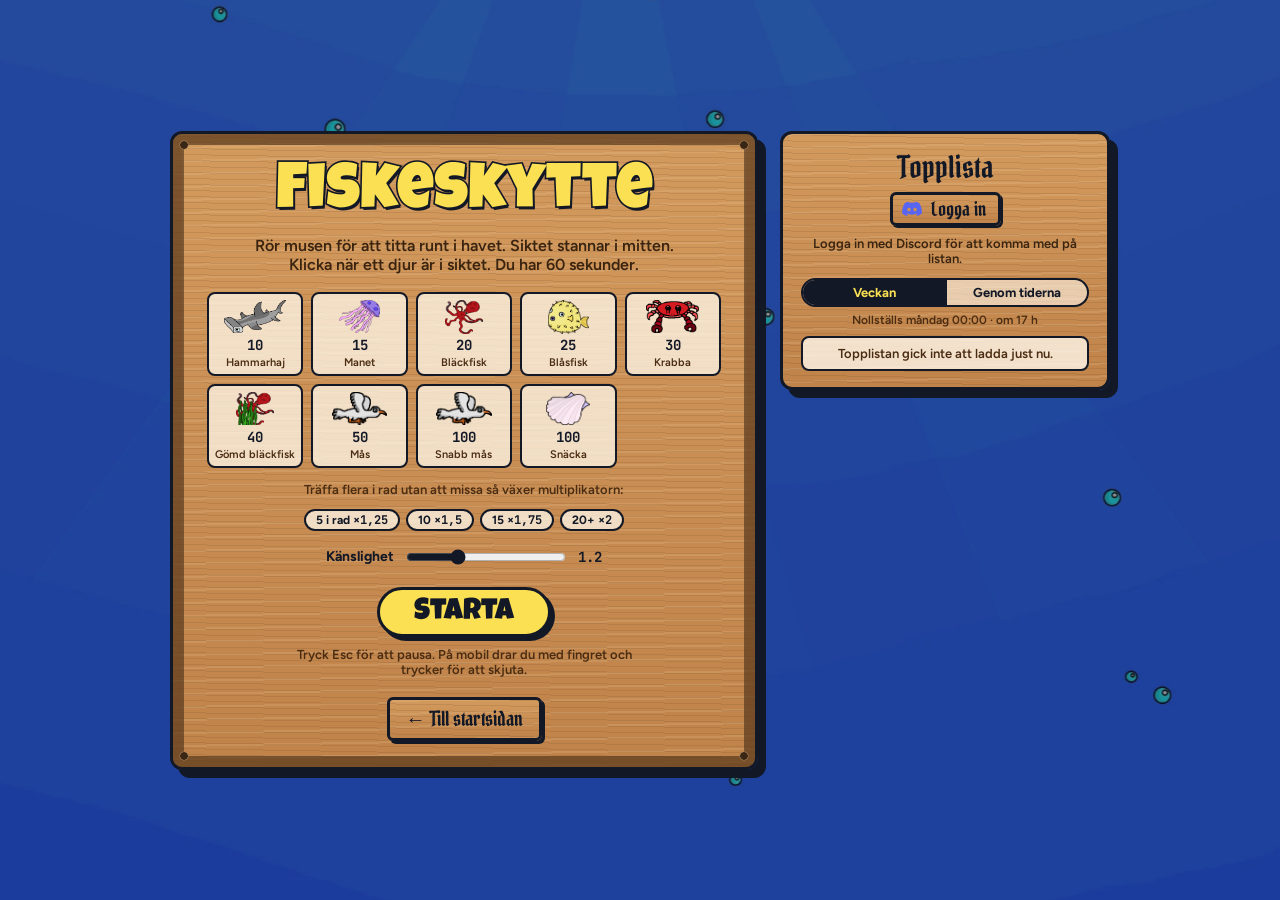
==== commit 1af8cb08: "Topplista Vecka" ====
--- a/fiskeskytte.html
+++ b/fiskeskytte.html
@@ -114,7 +114,13 @@
 .topp h2{margin:0;font:400 30px/1 var(--pirate);color:var(--ink);text-align:center}
 .topp .konto-rad{display:flex;justify-content:center;margin-top:10px;min-height:34px}
 .topp .info{margin:10px 0 0;font:600 13px var(--body);color:#3a2410;text-align:center}
-.topp ol{list-style:none;margin:12px 0 0;padding:0;display:grid;gap:5px}
+.flikar{display:grid;grid-template-columns:1fr 1fr;margin-top:12px;border:2.5px solid var(--ink);border-radius:999px;overflow:hidden;background:rgba(255,248,235,.6)}
+.flikar button{font:700 13px var(--body);color:var(--ink);background:transparent;border:0;padding:5px 6px;cursor:pointer;white-space:nowrap}
+.flikar button+button{border-left:2.5px solid var(--ink)}
+.flikar button[aria-selected="true"]{background:var(--ink);color:var(--yellow)}
+.flikar button:focus-visible{outline:3px dashed var(--yellow);outline-offset:-5px}
+.topp .reset{margin:6px 0 0;font:600 12px var(--body);color:var(--brown);text-align:center;min-height:1.2em}
+.topp ol{list-style:none;margin:8px 0 0;padding:0;display:grid;gap:5px}
 .topp li{display:grid;grid-template-columns:26px 26px minmax(0,1fr) auto auto;align-items:center;gap:8px;background:rgba(255,248,235,.8);border:2.5px solid var(--ink);border-radius:8px;padding:3px 8px 3px 6px}
 .topp li.jag{background:var(--yellow)}
 .topp li .nr{font:700 14px var(--mono);text-align:center}
@@ -159,6 +165,11 @@
     <h2 id="topp-t">Topplista</h2>
     <div class="konto-rad" id="konto-plats"></div>
     <p class="info" id="topp-info">Logga in med Discord för att komma med på listan.</p>
+    <div class="flikar" role="tablist" aria-label="Välj topplista">
+      <button type="button" role="tab" id="flik-vecka" aria-selected="true">Veckan</button>
+      <button type="button" role="tab" id="flik-alla" aria-selected="false">Genom tiderna</button>
+    </div>
+    <p class="reset" id="topp-reset"></p>
     <ol id="topp-lista"><li class="tom" style="display:block">Laddar…</li></ol>
   </aside>
  </div>
@@ -643,20 +654,35 @@
 /* ---------- Topplista (sparas via Supabase-funktionen "topplista") ---------- */
 var TOPP = (function(){
   var URL_ = "https://cipqlojdcdcqahyqqttj.supabase.co/functions/v1/topplista";
-  var runda = null, lista = [];
+  var runda = null, lista = [], vecka = [], flik = "vecka";
+  try{ if (localStorage.getItem("fisk-flik") === "alla") flik = "alla"; }catch(e){}
+  var fV = document.getElementById("flik-vecka"), fA = document.getElementById("flik-alla"), elR = document.getElementById("topp-reset");
+  function valj(f){ flik = f; try{ localStorage.setItem("fisk-flik", f); }catch(e){} rita(); }
+  fV.addEventListener("click", function(){ valj("vecka"); });
+  fA.addEventListener("click", function(){ valj("alla"); });
+  // Tid kvar till måndag 00:00
+  function kvar(){
+    var n = new Date(), m = new Date(n); m.setHours(0,0,0,0);
+    m.setDate(m.getDate() + ((8 - m.getDay()) % 7 || 7));
+    var h = Math.floor((m - n) / 3600000), d = Math.floor(h / 24);
+    return d >= 1 ? d + " d " + (h % 24) + " h" : h >= 1 ? h + " h" : "under en timme";
+  }
   var elL = document.getElementById("topp-lista"), elI = document.getElementById("topp-info"), elS = document.getElementById("sparat");
   function k(){ return window.loomboomKonto; }
   function esc(t){ return String(t == null ? "" : t).replace(/[&<>"]/g, function(c){ return {"&":"&amp;","<":"&lt;",">":"&gt;",'"':"&quot;"}[c]; }); }
   function rita(){
     var u = k() && k().anvandare();
     elI.textContent = u ? "Dina rundor sparas på listan. Bara ditt bästa resultat räknas." : "Logga in med Discord för att komma med på listan.";
-    if (!lista.length){ elL.innerHTML = '<li class="tom" style="display:block">Ingen har kommit med än. Bli först!</li>'; return; }
-    elL.innerHTML = lista.map(function(r, i){
+    fV.setAttribute("aria-selected", flik === "vecka"); fA.setAttribute("aria-selected", flik === "alla");
+    elR.textContent = flik === "vecka" ? "Nollställs måndag 00:00 · om " + kvar() : "Alla tiders bästa resultat";
+    var rader = flik === "vecka" ? vecka : lista;
+    if (!rader.length){ elL.innerHTML = '<li class="tom" style="display:block">' + (flik === "vecka" ? "Ingen har spelat den här veckan än. Bli först!" : "Ingen har kommit med än. Bli först!") + '</li>'; return; }
+    elL.innerHTML = rader.map(function(r, i){
       return '<li' + (u && u.id === r.id ? ' class="jag"' : '') + '><span class="nr">' + (i+1) + '</span><img src="' + esc(r.avatar) + '" alt="" referrerpolicy="no-referrer" loading="lazy"><span class="n">' + esc(r.namn) + '</span><b>' + r.poang + '</b><span class="pr" title="Träffsäkerhet">' + (r.skott ? Math.round(r.traffar / r.skott * 100) + '%' : '–') + '</span></li>';
     }).join("");
   }
   function hamta(){
-    fetch(URL_).then(function(r){ return r.json(); }).then(function(d){ lista = d.lista || []; rita(); })
+    fetch(URL_).then(function(r){ return r.json(); }).then(function(d){ lista = d.lista || []; vecka = d.vecka || []; rita(); })
       .catch(function(){ elL.innerHTML = '<li class="tom" style="display:block">Topplistan gick inte att ladda just nu.</li>'; });
   }
   function post(data){
@@ -678,8 +704,10 @@
     }).then(function(d){
       if (d._status === 401){ k().loggaUt(); elS.textContent = "Din inloggning har gått ut. Logga in igen."; return; }
       if (!d.ok) throw 0;
-      lista = d.lista || lista; rita();
-      elS.textContent = "Sparat! Ditt bästa: " + d.basta + " poäng, plats " + d.plats + ".";
+      lista = d.lista || lista; vecka = d.vecka || vecka; rita();
+      elS.textContent = d.vplats
+        ? "Sparat! Veckan: plats " + d.vplats + " (" + d.vbasta + " p). Genom tiderna: plats " + d.plats + " (" + d.basta + " p)."
+        : "Sparat! Ditt bästa: " + d.basta + " poäng, plats " + d.plats + ".";
     }).catch(function(){ elS.textContent = "Det gick inte att spara på topplistan den här gången."; });
   }
   if (k()) k().vidAndring(rita);
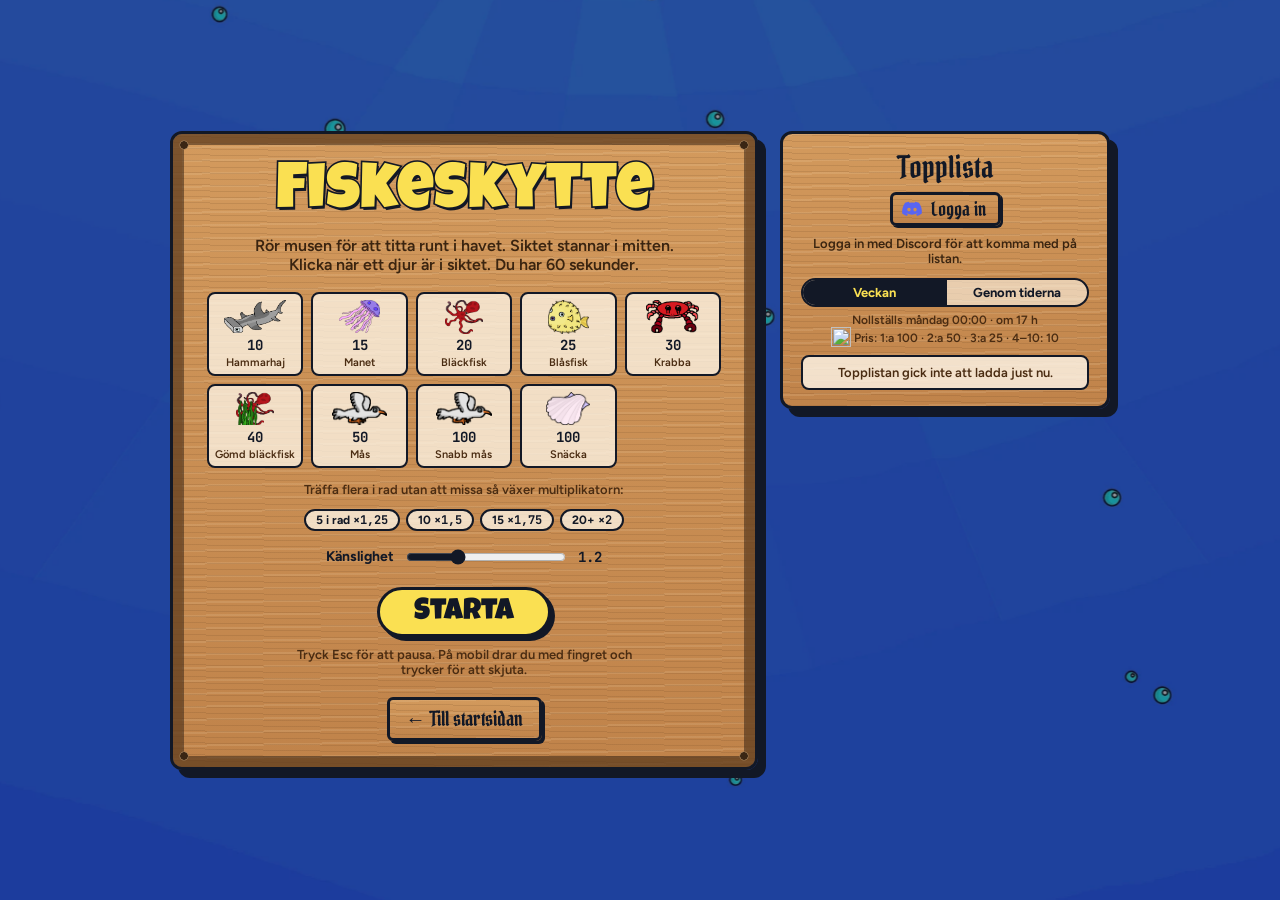
==== commit c7f64ac1: "Poängsystem" ====
--- a/fiskeskytte.html
+++ b/fiskeskytte.html
@@ -131,6 +131,9 @@
 .topp li.jag .pr{color:#4a2c12}
 .topp .tom{font:600 13px var(--body);color:var(--brown);text-align:center;padding:8px 0}
 .sparat{display:block;margin-top:10px;font:700 14px var(--body);color:#3a2410;min-height:1.3em}
+.sparat .fick{display:flex;flex-wrap:wrap;justify-content:center;gap:6px;margin-top:8px}
+.sparat .fick span{display:inline-flex;align-items:center;gap:5px;background:#fff;border:2.5px solid var(--ink);border-radius:999px;padding:2px 12px 2px 4px;box-shadow:2px 2px 0 var(--ink)}
+.sparat .fick img,.topp .reset .bi{width:20px;height:20px;vertical-align:-5px;margin-right:3px}
 @media (max-width:1000px){.rad .card{flex-basis:100%}.topp{flex-basis:100%;width:min(560px,100%)}}
 </style>
 </head>
@@ -674,7 +677,7 @@
     var u = k() && k().anvandare();
     elI.textContent = u ? "Dina rundor sparas på listan. Bara ditt bästa resultat räknas." : "Logga in med Discord för att komma med på listan.";
     fV.setAttribute("aria-selected", flik === "vecka"); fA.setAttribute("aria-selected", flik === "alla");
-    elR.textContent = flik === "vecka" ? "Nollställs måndag 00:00 · om " + kvar() : "Alla tiders bästa resultat";
+    elR.innerHTML = flik === "vecka" ? "Nollställs måndag 00:00 · om " + kvar() + '<br><img src="bilder/bubbla.png" alt="" class="bi">Pris: 1:a 100 · 2:a 50 · 3:a 25 · 4–10: 10' : "Alla tiders bästa resultat";
     var rader = flik === "vecka" ? vecka : lista;
     if (!rader.length){ elL.innerHTML = '<li class="tom" style="display:block">' + (flik === "vecka" ? "Ingen har spelat den här veckan än. Bli först!" : "Ingen har kommit med än. Bli först!") + '</li>'; return; }
     elL.innerHTML = rader.map(function(r, i){
@@ -708,6 +711,11 @@
       elS.textContent = d.vplats
         ? "Sparat! Veckan: plats " + d.vplats + " (" + d.vbasta + " p). Genom tiderna: plats " + d.plats + " (" + d.basta + " p)."
         : "Sparat! Ditt bästa: " + d.basta + " poäng, plats " + d.plats + ".";
+      if (d.bubblor && d.bubblor.length){
+        elS.innerHTML = esc(elS.textContent) + '<span class="fick">' + d.bubblor.map(function(b){
+          return '<span><img src="bilder/bubbla.png" alt="">+' + b.antal + ' bubblor · ' + esc(b.text) + '</span>'; }).join("") + '</span>';
+      }
+      if (k().hamtaBubblor) k().hamtaBubblor();
     }).catch(function(){ elS.textContent = "Det gick inte att spara på topplistan den här gången."; });
   }
   if (k()) k().vidAndring(rita);
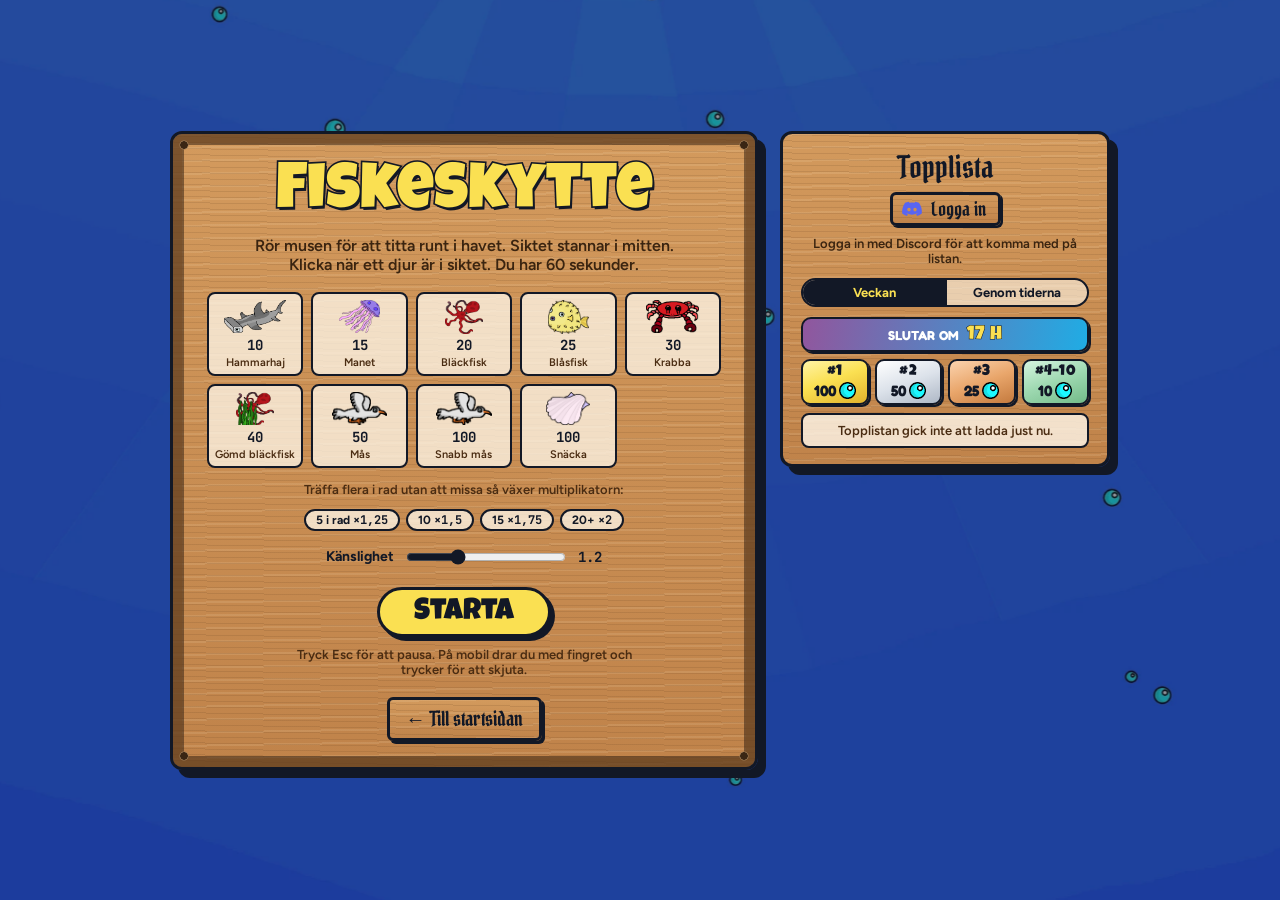
==== commit 105738ca: "Finare" ====
--- a/fiskeskytte.html
+++ b/fiskeskytte.html
@@ -119,7 +119,21 @@
 .flikar button+button{border-left:2.5px solid var(--ink)}
 .flikar button[aria-selected="true"]{background:var(--ink);color:var(--yellow)}
 .flikar button:focus-visible{outline:3px dashed var(--yellow);outline-offset:-5px}
-.topp .reset{margin:6px 0 0;font:600 12px var(--body);color:var(--brown);text-align:center;min-height:1.2em}
+/* Veckans priser */
+.pris{margin:10px 0 0;display:grid;gap:7px}
+.pris .tid{display:flex;align-items:center;justify-content:center;gap:8px;border:2.5px solid #121826;border-radius:10px;box-shadow:2px 2px 0 #121826;padding:5px 10px;
+  background:linear-gradient(100deg,#91569D,#20ACE4);color:#fff;font:700 13px "Fredoka",system-ui,sans-serif;letter-spacing:.02em;text-transform:uppercase}
+.pris .tid b{font:400 19px/1 "Luckiest Guy","Fredoka",sans-serif;letter-spacing:.03em;color:#FAE052;-webkit-text-stroke:1px #121826;paint-order:stroke fill;text-transform:none;padding-top:2px}
+.pris ul{list-style:none;margin:0;padding:0;display:grid;grid-template-columns:repeat(4,minmax(0,1fr));gap:6px}
+.pris ul li{display:grid;grid-template-columns:none;justify-items:center;align-items:center;gap:1px;border:2.5px solid #121826;border-radius:9px;box-shadow:2px 2px 0 #121826;padding:3px 2px 4px;min-width:0}
+.pris ul li .p{font:400 15px/1.1 "Luckiest Guy","Fredoka",sans-serif;color:#121826;letter-spacing:.02em;white-space:nowrap}
+.pris ul li .v{display:inline-flex;align-items:center;gap:3px;font:700 15px/1 "Fredoka",system-ui,sans-serif;color:#121826;font-variant-numeric:tabular-nums}
+.pris ul li img{width:17px;height:17px;object-fit:contain;border:0;border-radius:0;background:none}
+.pris .g1{background:linear-gradient(160deg,#FFF3A6 0%,#FAE052 45%,#E2B22C 100%)}
+.pris .g2{background:linear-gradient(160deg,#FFFFFF 0%,#DCE2EA 50%,#AEB8C6 100%)}
+.pris .g3{background:linear-gradient(160deg,#FBD3AE 0%,#E9A66B 50%,#C47A3E 100%)}
+.pris .g4{background:linear-gradient(160deg,#D6F4E0 0%,#9DD8B0 50%,#73BB89 100%)}
+.pris .alla{margin:0;text-align:center;font:600 12px "Figtree",system-ui,sans-serif;color:#4a2c12}
 .topp ol{list-style:none;margin:8px 0 0;padding:0;display:grid;gap:5px}
 .topp li{display:grid;grid-template-columns:26px 26px minmax(0,1fr) auto auto;align-items:center;gap:8px;background:rgba(255,248,235,.8);border:2.5px solid var(--ink);border-radius:8px;padding:3px 8px 3px 6px}
 .topp li.jag{background:var(--yellow)}
@@ -133,7 +147,7 @@
 .sparat{display:block;margin-top:10px;font:700 14px var(--body);color:#3a2410;min-height:1.3em}
 .sparat .fick{display:flex;flex-wrap:wrap;justify-content:center;gap:6px;margin-top:8px}
 .sparat .fick span{display:inline-flex;align-items:center;gap:5px;background:#fff;border:2.5px solid var(--ink);border-radius:999px;padding:2px 12px 2px 4px;box-shadow:2px 2px 0 var(--ink)}
-.sparat .fick img,.topp .reset .bi{width:20px;height:20px;vertical-align:-5px;margin-right:3px}
+.sparat .fick img,.x-unused{width:20px;height:20px;vertical-align:-5px;margin-right:3px}
 @media (max-width:1000px){.rad .card{flex-basis:100%}.topp{flex-basis:100%;width:min(560px,100%)}}
 </style>
 </head>
@@ -172,7 +186,7 @@
       <button type="button" role="tab" id="flik-vecka" aria-selected="true">Veckan</button>
       <button type="button" role="tab" id="flik-alla" aria-selected="false">Genom tiderna</button>
     </div>
-    <p class="reset" id="topp-reset"></p>
+    <div class="pris" id="topp-reset"></div>
     <ol id="topp-lista"><li class="tom" style="display:block">Laddar…</li></ol>
   </aside>
  </div>
@@ -664,6 +678,13 @@
   fV.addEventListener("click", function(){ valj("vecka"); });
   fA.addEventListener("click", function(){ valj("alla"); });
   // Tid kvar till måndag 00:00
+  function prisHTML(){
+    var P = [["#1",100,"g1"],["#2",50,"g2"],["#3",25,"g3"],["#4–10",10,"g4"]];
+    return '<div class="tid" title="Veckan slutar måndag 00:00">Slutar om <b>' + kvar() + '</b></div>' +
+      '<ul aria-label="Veckans priser i bubblor">' + P.map(function(p){
+        return '<li class="' + p[2] + '"><span class="p">' + p[0] + '</span><span class="v">' + p[1] + '<img src="bilder/bubbla.png" alt="bubblor"></span></li>';
+      }).join("") + '</ul>';
+  }
   function kvar(){
     var n = new Date(), m = new Date(n); m.setHours(0,0,0,0);
     m.setDate(m.getDate() + ((8 - m.getDay()) % 7 || 7));
@@ -677,7 +698,7 @@
     var u = k() && k().anvandare();
     elI.textContent = u ? "Dina rundor sparas på listan. Bara ditt bästa resultat räknas." : "Logga in med Discord för att komma med på listan.";
     fV.setAttribute("aria-selected", flik === "vecka"); fA.setAttribute("aria-selected", flik === "alla");
-    elR.innerHTML = flik === "vecka" ? "Nollställs måndag 00:00 · om " + kvar() + '<br><img src="bilder/bubbla.png" alt="" class="bi">Pris: 1:a 100 · 2:a 50 · 3:a 25 · 4–10: 10' : "Alla tiders bästa resultat";
+    elR.innerHTML = flik === "vecka" ? prisHTML() : '<p class="alla">Alla tiders bästa resultat</p>';
     var rader = flik === "vecka" ? vecka : lista;
     if (!rader.length){ elL.innerHTML = '<li class="tom" style="display:block">' + (flik === "vecka" ? "Ingen har spelat den här veckan än. Bli först!" : "Ingen har kommit med än. Bli först!") + '</li>'; return; }
     elL.innerHTML = rader.map(function(r, i){
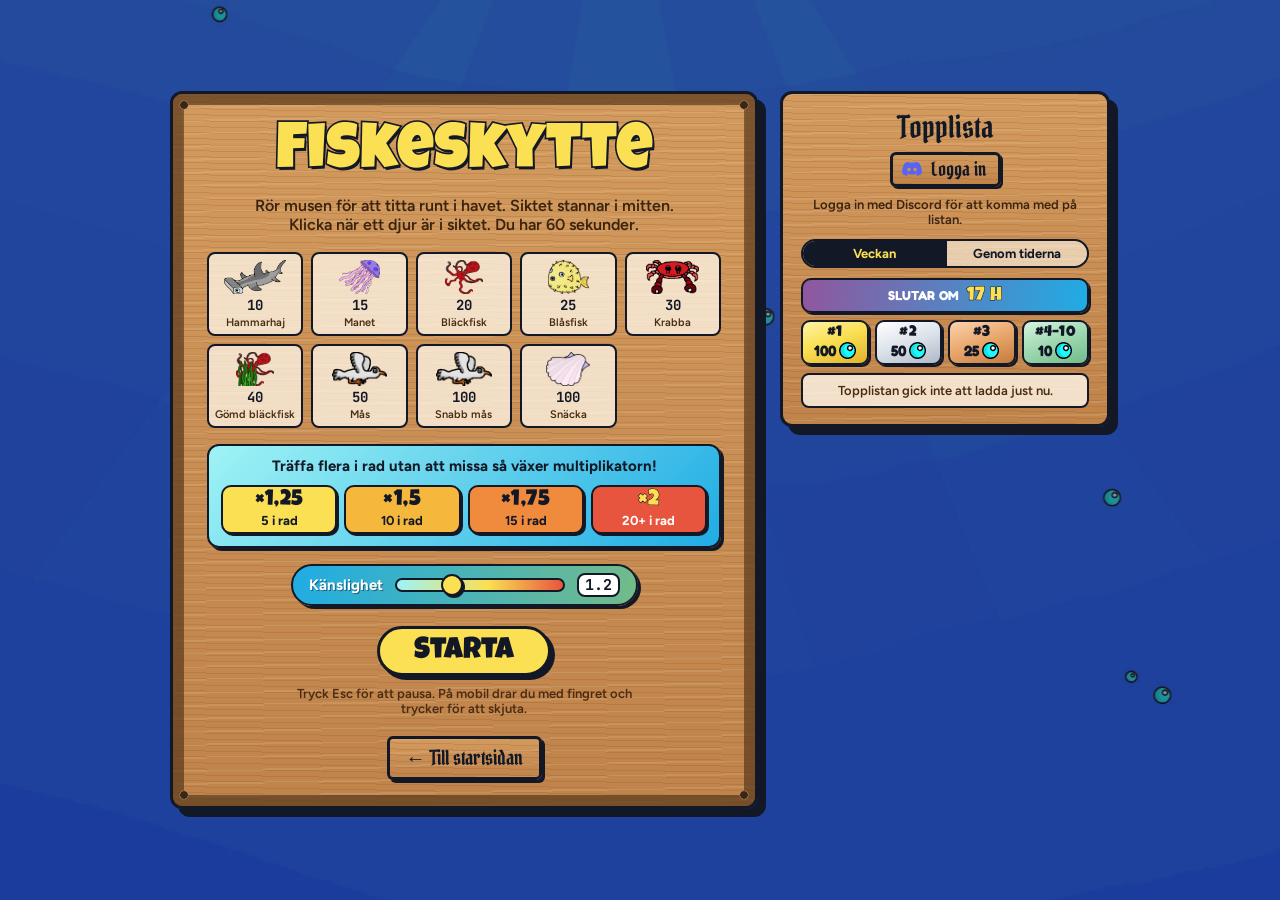
==== commit 4e35ea04: "Styling" ====
--- a/fiskeskytte.html
+++ b/fiskeskytte.html
@@ -79,11 +79,16 @@
 .btn{margin-top:20px;font:400 30px var(--title);color:var(--ink);background:var(--yellow);border:var(--line);border-radius:999px;padding:8px 34px 6px;box-shadow:4px 4px 0 var(--ink);cursor:pointer}
 .btn:hover{transform:translate(-1px,-2px);box-shadow:5px 6px 0 var(--ink)}
 .btn:active{transform:translate(2px,2px);box-shadow:1px 1px 0 var(--ink)}
-.sens{display:flex;align-items:center;justify-content:center;gap:10px;margin-top:16px;font:700 14px var(--body)}
-.sens input{width:160px;accent-color:var(--ink)}
-.sens output{font:700 14px var(--mono);min-width:3ch;text-align:left}
+.sens{display:flex;align-items:center;justify-content:center;gap:12px;width:fit-content;max-width:100%;margin:16px auto 0;padding:7px 16px;border:2.5px solid var(--ink);border-radius:999px;box-shadow:3px 3px 0 var(--ink);
+  background:linear-gradient(100deg,#20ACE4,#73BB89);font:700 15px var(--body);color:#fff;text-shadow:1px 1px 0 rgba(18,24,38,.5)}
+.sens input{-webkit-appearance:none;appearance:none;width:170px;height:14px;border:2.5px solid var(--ink);border-radius:999px;background:linear-gradient(90deg,#9FF3F5,#FAE052 55%,#E8553F);cursor:pointer;margin:0}
+.sens input::-webkit-slider-thumb{-webkit-appearance:none;width:22px;height:22px;border-radius:50%;background:#FAE052;border:2.5px solid var(--ink);box-shadow:2px 2px 0 var(--ink)}
+.sens input::-moz-range-thumb{width:18px;height:18px;border-radius:50%;background:#FAE052;border:2.5px solid var(--ink);box-shadow:2px 2px 0 var(--ink)}
+.sens input:focus-visible{outline:3px dashed #FAE052;outline-offset:4px}
+@media (max-width:480px){.sens{gap:8px;padding:6px 12px}.sens input{width:110px}}
+.sens output{font:700 15px var(--mono);min-width:3.2ch;text-align:center;background:#fff;color:var(--ink);text-shadow:none;border:2px solid var(--ink);border-radius:8px;padding:0 6px}
 .hint{font-size:13px!important;color:var(--brown)!important}
-.best{display:inline-block;margin-top:12px;background:var(--paper);border:2.5px solid var(--ink);border-radius:999px;padding:2px 14px;font:700 14px var(--body)}
+.best{display:inline-block;margin-top:12px;background:linear-gradient(100deg,#91569D,#E8553F 60%,#F5B83D);color:#fff;border:2.5px solid var(--ink);border-radius:999px;box-shadow:3px 3px 0 var(--ink);padding:3px 16px;font:700 15px var(--body);text-shadow:1px 1px 0 rgba(18,24,38,.55)}
 .result{display:grid;grid-template-columns:repeat(4,minmax(0,1fr));gap:10px;margin-top:18px}
 .result div{background:var(--paper);border:var(--line);border-radius:10px;box-shadow:3px 3px 0 var(--ink);padding:6px 8px 8px}
 .result .l{display:block;font:700 11px var(--body);text-transform:uppercase;letter-spacing:.05em;color:var(--brown)}
@@ -92,9 +97,13 @@
 .kills{margin-top:8px!important;grid-template-columns:repeat(5,minmax(0,1fr))!important}
 .kills li.noll{opacity:.45}
 .kills b{font-size:16px!important}
-.combo{margin:12px auto 0;display:flex;flex-wrap:wrap;justify-content:center;gap:6px;padding:0;list-style:none}
-.combo li{background:rgba(255,248,235,.75);border:2px solid var(--ink);border-radius:999px;padding:1px 10px;font:700 12px var(--body);white-space:nowrap}
-.combo li b{font-family:var(--mono)}
+.multi{margin:16px 0 0;padding:10px 12px 12px;border:2.5px solid var(--ink);border-radius:12px;box-shadow:3px 3px 0 var(--ink);background:linear-gradient(135deg,#9FF3F5,#20ACE4)}
+.multi p{margin:0!important;max-width:none!important;font:700 15px/1.35 var(--body)!important;color:var(--ink)!important}
+.combo{margin:9px auto 0;display:grid;grid-template-columns:repeat(4,minmax(0,1fr));gap:7px;padding:0;list-style:none}
+.combo li{display:grid;justify-items:center;border:2.5px solid var(--ink);border-radius:10px;box-shadow:2px 2px 0 var(--ink);padding:3px 4px 4px;font:700 13px var(--body);white-space:nowrap;color:var(--ink)}
+.combo li b{font:400 22px/1.05 var(--title);letter-spacing:.02em}
+.combo li.m1{background:#FAE052}.combo li.m2{background:#F5B83D}.combo li.m3{background:#F08A3C}.combo li.m4{background:#E8553F;color:#fff}
+.combo li.m4 b{color:#FAE052;-webkit-text-stroke:1px var(--ink);paint-order:stroke fill}
 .btn:disabled{opacity:.5;cursor:default;transform:none!important;box-shadow:4px 4px 0 var(--ink)!important}
 .pmsg{min-height:1.3em;font-size:14px!important}
 .btn2{display:inline-block;margin:14px 6px 0;font:400 22px var(--pirate);color:var(--ink);border:var(--line);border-radius:6px;padding:4px 18px;box-shadow:3px 3px 0 var(--ink);cursor:pointer}
@@ -133,7 +142,7 @@
 .pris .g2{background:linear-gradient(160deg,#FFFFFF 0%,#DCE2EA 50%,#AEB8C6 100%)}
 .pris .g3{background:linear-gradient(160deg,#FBD3AE 0%,#E9A66B 50%,#C47A3E 100%)}
 .pris .g4{background:linear-gradient(160deg,#D6F4E0 0%,#9DD8B0 50%,#73BB89 100%)}
-.pris .alla{margin:0;text-align:center;font:600 12px "Figtree",system-ui,sans-serif;color:#4a2c12}
+.pris .alla{margin:0;text-align:center;border:2.5px solid #121826;border-radius:10px;box-shadow:2px 2px 0 #121826;padding:6px 10px;background:linear-gradient(100deg,#E8553F,#B5304A);color:#fff;font:700 13px "Fredoka",system-ui,sans-serif;letter-spacing:.03em;text-transform:uppercase;text-shadow:1px 1px 0 rgba(18,24,38,.45)}
 .topp ol{list-style:none;margin:8px 0 0;padding:0;display:grid;gap:5px}
 .topp li{display:grid;grid-template-columns:26px 26px minmax(0,1fr) auto auto;align-items:center;gap:8px;background:rgba(255,248,235,.8);border:2.5px solid var(--ink);border-radius:8px;padding:3px 8px 3px 6px}
 .topp li.jag{background:var(--yellow)}
@@ -170,8 +179,10 @@
     <h1 id="t1">Fiskeskytte</h1>
     <p>Rör musen för att titta runt i havet. Siktet stannar i mitten. Klicka när ett djur är i siktet. Du har 60 sekunder.</p>
     <ul class="targets" id="targets"></ul>
-    <p class="hint" style="margin-top:14px">Träffa flera i rad utan att missa så växer multiplikatorn:</p>
-    <ul class="combo"><li>5 i rad <b>×1,25</b></li><li>10 <b>×1,5</b></li><li>15 <b>×1,75</b></li><li>20+ <b>×2</b></li></ul>
+    <div class="multi">
+      <p>Träffa flera i rad utan att missa så växer multiplikatorn!</p>
+      <ul class="combo"><li class="m1"><b>×1,25</b>5 i rad</li><li class="m2"><b>×1,5</b>10 i rad</li><li class="m3"><b>×1,75</b>15 i rad</li><li class="m4"><b>×2</b>20+ i rad</li></ul>
+    </div>
     <div class="sens"><label for="sens">Känslighet</label><input type="range" id="sens" min="0.4" max="3" step="0.1" value="1.2"><output id="sensv" for="sens">1.2</output></div>
     <button class="btn" type="button" id="go">Starta</button>
     <p class="hint">Tryck Esc för att pausa. På mobil drar du med fingret och trycker för att skjuta.</p>
@@ -594,19 +605,27 @@
 
   /* ---------- Skärmar ---------- */
   var elStart = document.getElementById("start"), elPause = document.getElementById("pause"), elEnd = document.getElementById("end"), elHud = document.getElementById("hud");
+  var elPmsg = document.getElementById("pmsg");
   function begin(){
     if (document.getElementById("again").disabled && state === "end") return;
     score = 0; shots = 0; hits = 0; left = ROUND; animals = []; fx = []; spawnT = 0; streak = 0; bestStreak = 0; kills = {};
     cam.x = WW/2; cam.y = WH*0.42; clampCam();
     for (var i=0;i<4;i++){ spawn(); var a = animals[animals.length-1]; if (a && a.dir) a.x = rnd(400, WW-400); }
     TOPP.start();
-    state = "play"; elStart.hidden = true; elEnd.hidden = true; elPause.hidden = true; elHud.hidden = false; hud();
-    wantLock();
-  }
-  var elPmsg = document.getElementById("pmsg");
+    elStart.hidden = true; elEnd.hidden = true; elPause.hidden = true; elHud.hidden = false; hud();
+    if (usesLock && cv.requestPointerLock && !locked){
+      // Börja om / Spela igen: vänta tills musen är låst innan rundan startar,
+      // annars kan muspekaren lossna från siktet
+      state = "pause"; pausedAt = performance.now(); elPmsg.textContent = "";
+      resume();
+    } else {
+      state = "play"; if (!locked) wantLock();
+    }
+  }
   function pause(){ if (state !== "play") return; state = "pause"; pausedAt = performance.now(); elPmsg.textContent = ""; elPause.hidden = false; }
   function reallyResume(){ elPause.hidden = true; state = "play"; last = 0; }
   function lockFailed(){
+    elPause.hidden = false;
     elPmsg.textContent = "Musen kunde inte låsas just nu. Vänta en sekund och försök igen.";
   }
   function resume(){
@@ -643,7 +662,7 @@
   document.getElementById("go").addEventListener("click", begin);
   document.getElementById("again").addEventListener("click", begin);
   document.getElementById("resume").addEventListener("click", function(){ resume(false); });
-  document.getElementById("restart").addEventListener("click", function(){ elPause.hidden = true; begin(); });
+  document.getElementById("restart").addEventListener("click", function(){ begin(); });
 
   resize();
   requestAnimationFrame(frame);
@@ -698,7 +717,7 @@
     var u = k() && k().anvandare();
     elI.textContent = u ? "Dina rundor sparas på listan. Bara ditt bästa resultat räknas." : "Logga in med Discord för att komma med på listan.";
     fV.setAttribute("aria-selected", flik === "vecka"); fA.setAttribute("aria-selected", flik === "alla");
-    elR.innerHTML = flik === "vecka" ? prisHTML() : '<p class="alla">Alla tiders bästa resultat</p>';
+    elR.innerHTML = flik === "vecka" ? prisHTML() : '<p class="alla">🏆 Alla tiders bästa resultat</p>';
     var rader = flik === "vecka" ? vecka : lista;
     if (!rader.length){ elL.innerHTML = '<li class="tom" style="display:block">' + (flik === "vecka" ? "Ingen har spelat den här veckan än. Bli först!" : "Ingen har kommit med än. Bli först!") + '</li>'; return; }
     elL.innerHTML = rader.map(function(r, i){
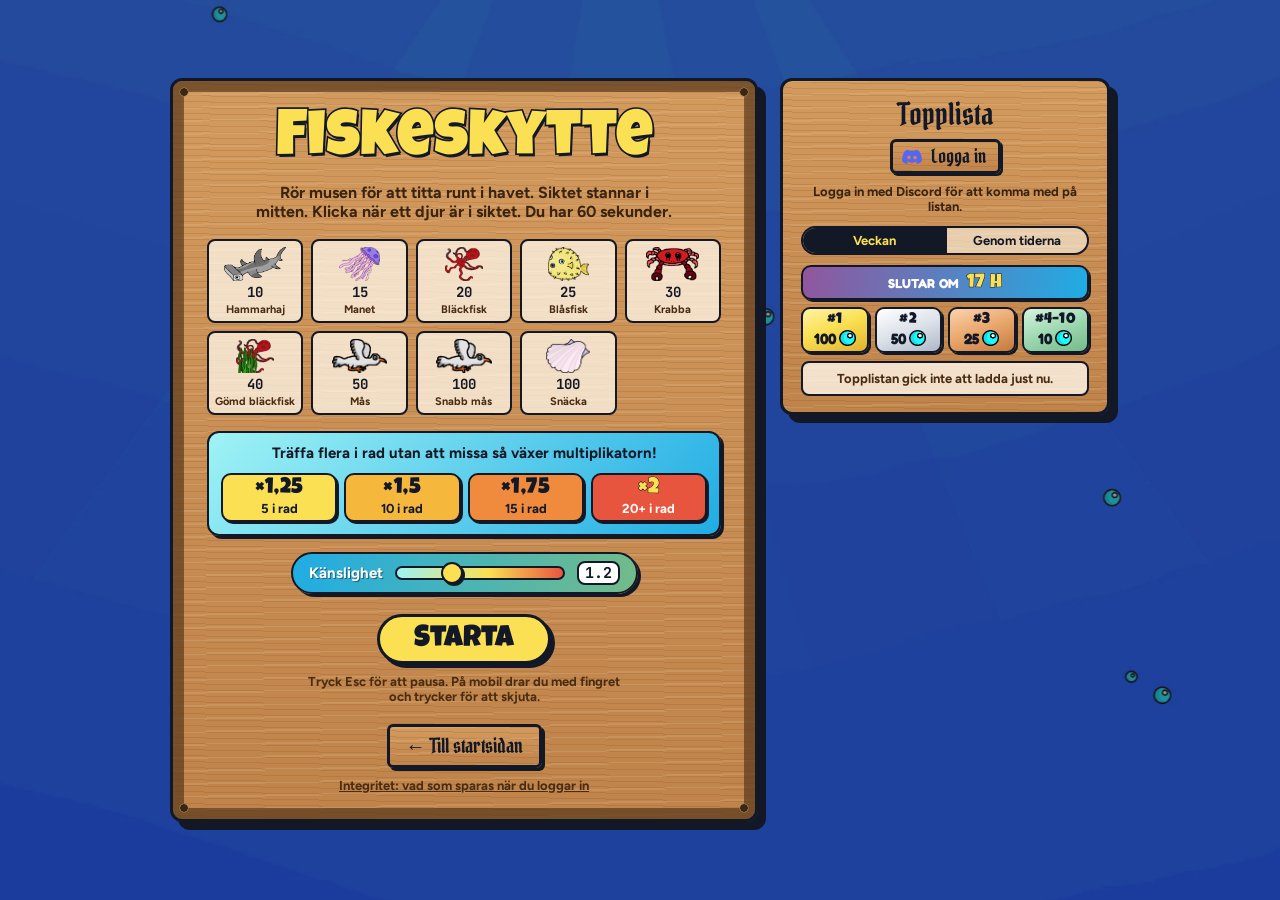
==== commit daf025de: "gdpr" ====
--- a/fiskeskytte.html
+++ b/fiskeskytte.html
@@ -6,9 +6,7 @@
 <title>LoomBoom Fiskeskytte</title>
 <meta name="description" content="Sikta och träffa LoomBooms målade havsdjur. 60 sekunder, så många poäng du kan.">
 <link rel="icon" href="bilder/logo.png">
-<link rel="preconnect" href="https://fonts.googleapis.com">
-<link rel="preconnect" href="https://fonts.gstatic.com" crossorigin>
-<link rel="stylesheet" href="https://fonts.googleapis.com/css2?family=Luckiest+Guy&family=Pirata+One&family=Fredoka:wght@500;600;700&family=Figtree:wght@400;500;700&family=JetBrains+Mono:wght@500;700&display=swap">
+<link rel="stylesheet" href="fonts.css">
 <style>
 /* Layout: a full-screen dive. The painted sea is a world bigger than the screen; the crosshair stays centred and the world pans under it (CS-style). HUD and menus are the site's nailed wood planks. */
 :root{
@@ -187,6 +185,7 @@
     <button class="btn" type="button" id="go">Starta</button>
     <p class="hint">Tryck Esc för att pausa. På mobil drar du med fingret och trycker för att skjuta.</p>
     <div class="toolbar"><a class="wood" href="./">← Till startsidan</a></div>
+    <p class="hint"><a href="integritet.html" style="text-decoration:underline">Integritet: vad som sparas när du loggar in</a></p>
     <span class="best" id="best1" hidden></span>
   </div>
   <aside class="topp wood" id="topp" aria-labelledby="topp-t">
--- a/fonts.css
+++ b/fonts.css
@@ -0,0 +1,11 @@
+/* LoomBoom: typsnitten ligger på sidan själv, så inga besökaruppgifter skickas till Google. Licens: SIL Open Font License. */
+@font-face{font-family:'Luckiest Guy';font-style:normal;font-display:swap;font-weight:400;src:url(fonts/luckiest-guy-latin-400-normal.woff2) format('woff2');unicode-range:U+0000-00FF,U+0131,U+0152-0153,U+02BB-02BC,U+02C6,U+02DA,U+02DC,U+0304,U+0308,U+0329,U+2000-206F,U+20AC,U+2122,U+2191,U+2193,U+2212,U+2215,U+FEFF,U+FFFD}
+@font-face{font-family:'Pirata One';font-style:normal;font-display:swap;font-weight:400;src:url(fonts/pirata-one-latin-400-normal.woff2) format('woff2');unicode-range:U+0000-00FF,U+0131,U+0152-0153,U+02BB-02BC,U+02C6,U+02DA,U+02DC,U+0304,U+0308,U+0329,U+2000-206F,U+20AC,U+2122,U+2191,U+2193,U+2212,U+2215,U+FEFF,U+FFFD}
+@font-face{font-family:'Fredoka';font-style:normal;font-display:swap;font-weight:500;src:url(fonts/fredoka-latin-500-normal.woff2) format('woff2');unicode-range:U+0000-00FF,U+0131,U+0152-0153,U+02BB-02BC,U+02C6,U+02DA,U+02DC,U+0304,U+0308,U+0329,U+2000-206F,U+20AC,U+2122,U+2191,U+2193,U+2212,U+2215,U+FEFF,U+FFFD}
+@font-face{font-family:'Fredoka';font-style:normal;font-display:swap;font-weight:600;src:url(fonts/fredoka-latin-600-normal.woff2) format('woff2');unicode-range:U+0000-00FF,U+0131,U+0152-0153,U+02BB-02BC,U+02C6,U+02DA,U+02DC,U+0304,U+0308,U+0329,U+2000-206F,U+20AC,U+2122,U+2191,U+2193,U+2212,U+2215,U+FEFF,U+FFFD}
+@font-face{font-family:'Fredoka';font-style:normal;font-display:swap;font-weight:700;src:url(fonts/fredoka-latin-700-normal.woff2) format('woff2');unicode-range:U+0000-00FF,U+0131,U+0152-0153,U+02BB-02BC,U+02C6,U+02DA,U+02DC,U+0304,U+0308,U+0329,U+2000-206F,U+20AC,U+2122,U+2191,U+2193,U+2212,U+2215,U+FEFF,U+FFFD}
+@font-face{font-family:'Figtree';font-style:normal;font-display:swap;font-weight:400;src:url(fonts/figtree-latin-400-normal.woff2) format('woff2');unicode-range:U+0000-00FF,U+0131,U+0152-0153,U+02BB-02BC,U+02C6,U+02DA,U+02DC,U+0304,U+0308,U+0329,U+2000-206F,U+20AC,U+2122,U+2191,U+2193,U+2212,U+2215,U+FEFF,U+FFFD}
+@font-face{font-family:'Figtree';font-style:normal;font-display:swap;font-weight:500;src:url(fonts/figtree-latin-500-normal.woff2) format('woff2');unicode-range:U+0000-00FF,U+0131,U+0152-0153,U+02BB-02BC,U+02C6,U+02DA,U+02DC,U+0304,U+0308,U+0329,U+2000-206F,U+20AC,U+2122,U+2191,U+2193,U+2212,U+2215,U+FEFF,U+FFFD}
+@font-face{font-family:'Figtree';font-style:normal;font-display:swap;font-weight:700;src:url(fonts/figtree-latin-700-normal.woff2) format('woff2');unicode-range:U+0000-00FF,U+0131,U+0152-0153,U+02BB-02BC,U+02C6,U+02DA,U+02DC,U+0304,U+0308,U+0329,U+2000-206F,U+20AC,U+2122,U+2191,U+2193,U+2212,U+2215,U+FEFF,U+FFFD}
+@font-face{font-family:'JetBrains Mono';font-style:normal;font-display:swap;font-weight:500;src:url(fonts/jetbrains-mono-latin-500-normal.woff2) format('woff2');unicode-range:U+0000-00FF,U+0131,U+0152-0153,U+02BB-02BC,U+02C6,U+02DA,U+02DC,U+0304,U+0308,U+0329,U+2000-206F,U+20AC,U+2122,U+2191,U+2193,U+2212,U+2215,U+FEFF,U+FFFD}
+@font-face{font-family:'JetBrains Mono';font-style:normal;font-display:swap;font-weight:700;src:url(fonts/jetbrains-mono-latin-700-normal.woff2) format('woff2');unicode-range:U+0000-00FF,U+0131,U+0152-0153,U+02BB-02BC,U+02C6,U+02DA,U+02DC,U+0304,U+0308,U+0329,U+2000-206F,U+20AC,U+2122,U+2191,U+2193,U+2212,U+2215,U+FEFF,U+FFFD}
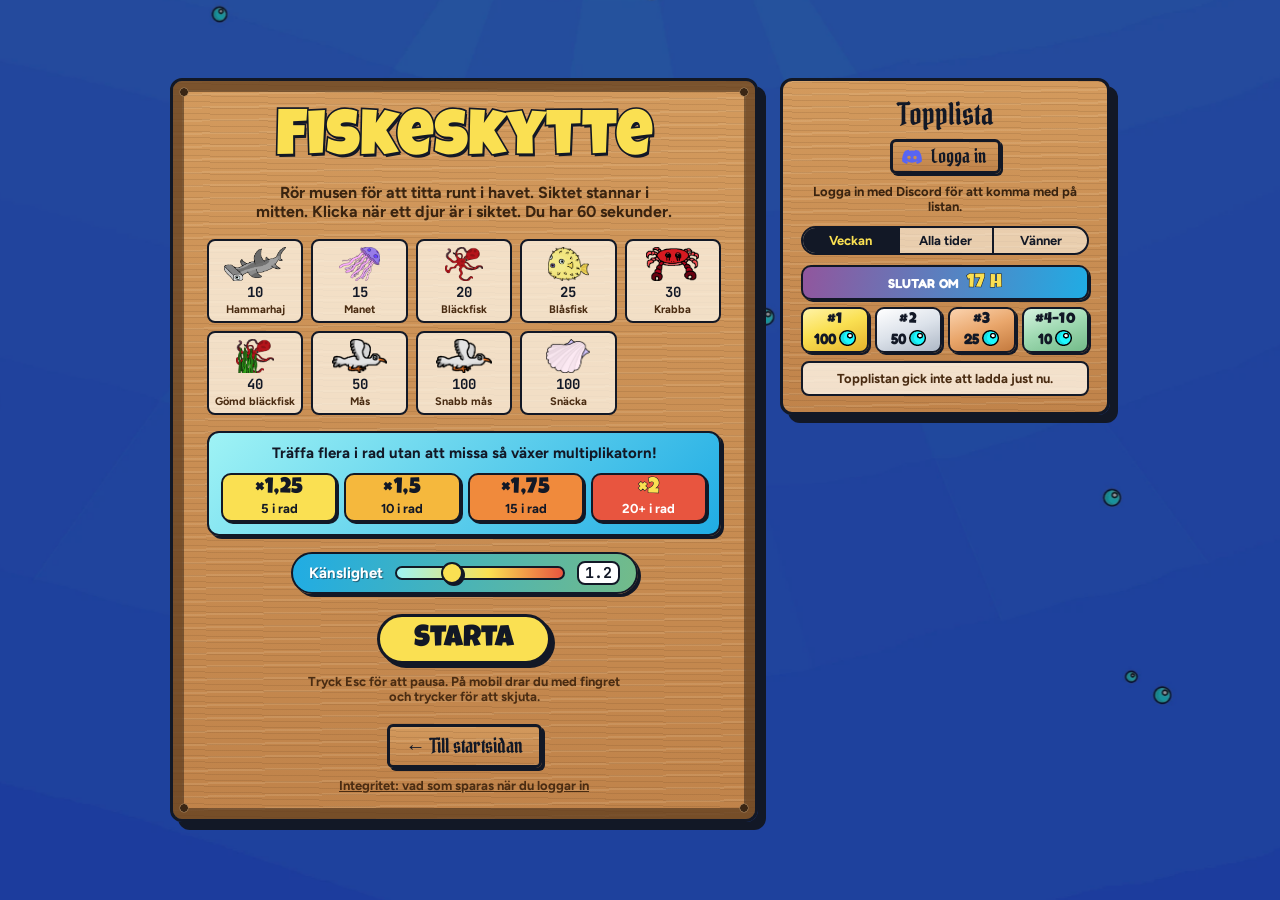
==== commit 6654b09e: "Vänner" ====
--- a/fiskeskytte.html
+++ b/fiskeskytte.html
@@ -121,7 +121,7 @@
 .topp h2{margin:0;font:400 30px/1 var(--pirate);color:var(--ink);text-align:center}
 .topp .konto-rad{display:flex;justify-content:center;margin-top:10px;min-height:34px}
 .topp .info{margin:10px 0 0;font:600 13px var(--body);color:#3a2410;text-align:center}
-.flikar{display:grid;grid-template-columns:1fr 1fr;margin-top:12px;border:2.5px solid var(--ink);border-radius:999px;overflow:hidden;background:rgba(255,248,235,.6)}
+.flikar{display:grid;grid-template-columns:repeat(3,1fr);margin-top:12px;border:2.5px solid var(--ink);border-radius:999px;overflow:hidden;background:rgba(255,248,235,.6)}
 .flikar button{font:700 13px var(--body);color:var(--ink);background:transparent;border:0;padding:5px 6px;cursor:pointer;white-space:nowrap}
 .flikar button+button{border-left:2.5px solid var(--ink)}
 .flikar button[aria-selected="true"]{background:var(--ink);color:var(--yellow)}
@@ -149,6 +149,12 @@
 .topp li .n{font:700 14px var(--body);white-space:nowrap;overflow:hidden;text-overflow:ellipsis}
 .topp li b{font:700 14px var(--mono);text-align:right}
 .topp li .pr{font:600 12px var(--mono);color:var(--brown);min-width:4ch;text-align:right}
+.topp li .pr.bubp{display:inline-flex;align-items:center;gap:2px;justify-content:flex-end;color:#0E2A4D;font-weight:700}
+.topp li .pr.bubp img{width:15px;height:15px;border:0;border-radius:0;background:none}
+.van-box{margin:0;text-align:center;border:2.5px solid #121826;border-radius:10px;box-shadow:2px 2px 0 #121826;padding:6px 10px;background:linear-gradient(100deg,#73BB89,#2F9E5B);color:#fff;font:700 13px "Fredoka",system-ui,sans-serif;letter-spacing:.03em;text-transform:uppercase;text-shadow:1px 1px 0 rgba(18,24,38,.45)}
+.van-knapp{margin-top:8px;font:700 14px "Fredoka",system-ui,sans-serif;color:#fff;background:linear-gradient(135deg,#86CC9B,#2F9E5B);border:2.5px solid #121826;border-radius:999px;padding:4px 14px;cursor:pointer;box-shadow:2px 2px 0 #121826;text-shadow:1px 1px 0 rgba(18,24,38,.4)}
+.van-knapp:hover{filter:brightness(1.08)}
+
 .topp li.jag .pr{color:#4a2c12}
 .topp .tom{font:600 13px var(--body);color:var(--brown);text-align:center;padding:8px 0}
 .sparat{display:block;margin-top:10px;font:700 14px var(--body);color:#3a2410;min-height:1.3em}
@@ -194,7 +200,8 @@
     <p class="info" id="topp-info">Logga in med Discord för att komma med på listan.</p>
     <div class="flikar" role="tablist" aria-label="Välj topplista">
       <button type="button" role="tab" id="flik-vecka" aria-selected="true">Veckan</button>
-      <button type="button" role="tab" id="flik-alla" aria-selected="false">Genom tiderna</button>
+      <button type="button" role="tab" id="flik-alla" aria-selected="false">Alla tider</button>
+      <button type="button" role="tab" id="flik-vanner" aria-selected="false">Vänner</button>
     </div>
     <div class="pris" id="topp-reset"></div>
     <ol id="topp-lista"><li class="tom" style="display:block">Laddar…</li></ol>
@@ -690,11 +697,12 @@
 var TOPP = (function(){
   var URL_ = "https://cipqlojdcdcqahyqqttj.supabase.co/functions/v1/topplista";
   var runda = null, lista = [], vecka = [], flik = "vecka";
-  try{ if (localStorage.getItem("fisk-flik") === "alla") flik = "alla"; }catch(e){}
-  var fV = document.getElementById("flik-vecka"), fA = document.getElementById("flik-alla"), elR = document.getElementById("topp-reset");
+  try{ var sf = localStorage.getItem("fisk-flik"); if (sf === "alla" || sf === "vanner") flik = sf; }catch(e){}
+  var fV = document.getElementById("flik-vecka"), fA = document.getElementById("flik-alla"), fF = document.getElementById("flik-vanner"), elR = document.getElementById("topp-reset");
   function valj(f){ flik = f; try{ localStorage.setItem("fisk-flik", f); }catch(e){} rita(); }
   fV.addEventListener("click", function(){ valj("vecka"); });
   fA.addEventListener("click", function(){ valj("alla"); });
+  fF.addEventListener("click", function(){ valj("vanner"); });
   // Tid kvar till måndag 00:00
   function prisHTML(){
     var P = [["#1",100,"g1"],["#2",50,"g2"],["#3",25,"g3"],["#4–10",10,"g4"]];
@@ -715,14 +723,35 @@
   function rita(){
     var u = k() && k().anvandare();
     elI.textContent = u ? "Dina rundor sparas på listan. Bara ditt bästa resultat räknas." : "Logga in med Discord för att komma med på listan.";
-    fV.setAttribute("aria-selected", flik === "vecka"); fA.setAttribute("aria-selected", flik === "alla");
-    elR.innerHTML = flik === "vecka" ? prisHTML() : '<p class="alla">🏆 Alla tiders bästa resultat</p>';
+    fV.setAttribute("aria-selected", flik === "vecka"); fA.setAttribute("aria-selected", flik === "alla"); fF.setAttribute("aria-selected", flik === "vanner");
+    elR.innerHTML = flik === "vecka" ? prisHTML() : flik === "alla" ? '<p class="alla">🏆 Alla tiders bästa resultat</p>' : '<p class="van-box">👥 Du och dina vänner</p>';
+    if (flik === "vanner"){ elL.innerHTML = vanHTML(u, 10, "tom"); return; }
     var rader = flik === "vecka" ? vecka : lista;
     if (!rader.length){ elL.innerHTML = '<li class="tom" style="display:block">' + (flik === "vecka" ? "Ingen har spelat den här veckan än. Bli först!" : "Ingen har kommit med än. Bli först!") + '</li>'; return; }
     elL.innerHTML = rader.map(function(r, i){
-      return '<li' + (u && u.id === r.id ? ' class="jag"' : '') + '><span class="nr">' + (i+1) + '</span><img src="' + esc(r.avatar) + '" alt="" referrerpolicy="no-referrer" loading="lazy"><span class="n">' + esc(r.namn) + '</span><b>' + r.poang + '</b><span class="pr" title="Träffsäkerhet">' + (r.skott ? Math.round(r.traffar / r.skott * 100) + '%' : '–') + '</span></li>';
+      return '<li class="klick' + (u && u.id === r.id ? ' jag' : '') + '"' + spelarAttr(r) + '><span class="nr">' + (i+1) + '</span><img src="' + esc(r.avatar) + '" alt="" referrerpolicy="no-referrer" loading="lazy"><span class="n">' + esc(r.namn) + '</span><b>' + r.poang + '</b><span class="pr" title="Träffsäkerhet">' + (r.skott ? Math.round(r.traffar / r.skott * 100) + '%' : '–') + '</span></li>';
     }).join("");
   }
+  // ---------- Vänner-fliken ----------
+  function vanHTML(u, max, tomKlass){
+    var V = window.loomboomVanner, d = V && V.data();
+    var tom = function(t){ return '<li class="' + tomKlass + '" style="display:block">' + t + '</li>'; };
+    if (!u) return tom('Logga in för att se dina vänners topplista.<br><button type="button" class="van-knapp" data-van="logga">Logga in</button>');
+    if (!d) return tom('Laddar dina vänner…');
+    var r = d.vanner.slice().sort(function(a, b){ return (b.basta || 0) - (a.basta || 0) || a.namn.localeCompare(b.namn, "sv"); });
+    if (r.length < 2) return tom('Du har inga vänner här än.<br><button type="button" class="van-knapp" data-van="oppna">Lägg till vänner</button>');
+    return r.slice(0, max).map(function(v, i){
+      return '<li class="klick' + (v.jag ? ' jag' : '') + '"' + spelarAttr(v) + '><span class="nr">' + (i+1) + '</span><img src="' + esc(v.avatar) + '" alt="" referrerpolicy="no-referrer" loading="lazy"><span class="n">' + esc(v.namn) + '</span><b>' + (v.basta != null ? v.basta : '–') + '</b><span class="pr bubp" title="Bubblor"><img src="bilder/bubbla.png" alt="bubblor">' + v.saldo + '</span></li>';
+    }).join("");
+  }
+  function spelarAttr(r){ return ' tabindex="0" data-spelare="' + esc(r.id) + '" data-namn="' + esc(r.namn) + '" data-avatar="' + esc(r.avatar) + '" aria-label="' + esc(r.namn) + ', visa spelare"'; }
+  function vanKoppla(){ if (window.loomboomVanner) window.loomboomVanner.vidAndring(function(){ if (flik === "vanner") rita(); }); }
+  window.addEventListener("loomboom-vanner-redo", vanKoppla); vanKoppla();
+  document.addEventListener("click", function(e){
+    var b = e.target.closest && e.target.closest("[data-van]"); if (!b) return;
+    if (b.getAttribute("data-van") === "logga"){ if (window.loomboomKonto) window.loomboomKonto.loggaIn(); }
+    else if (window.loomboomVanner) window.loomboomVanner.oppna();
+  });
   function hamta(){
     fetch(URL_).then(function(r){ return r.json(); }).then(function(d){ lista = d.lista || []; vecka = d.vecka || []; rita(); })
       .catch(function(){ elL.innerHTML = '<li class="tom" style="display:block">Topplistan gick inte att ladda just nu.</li>'; });
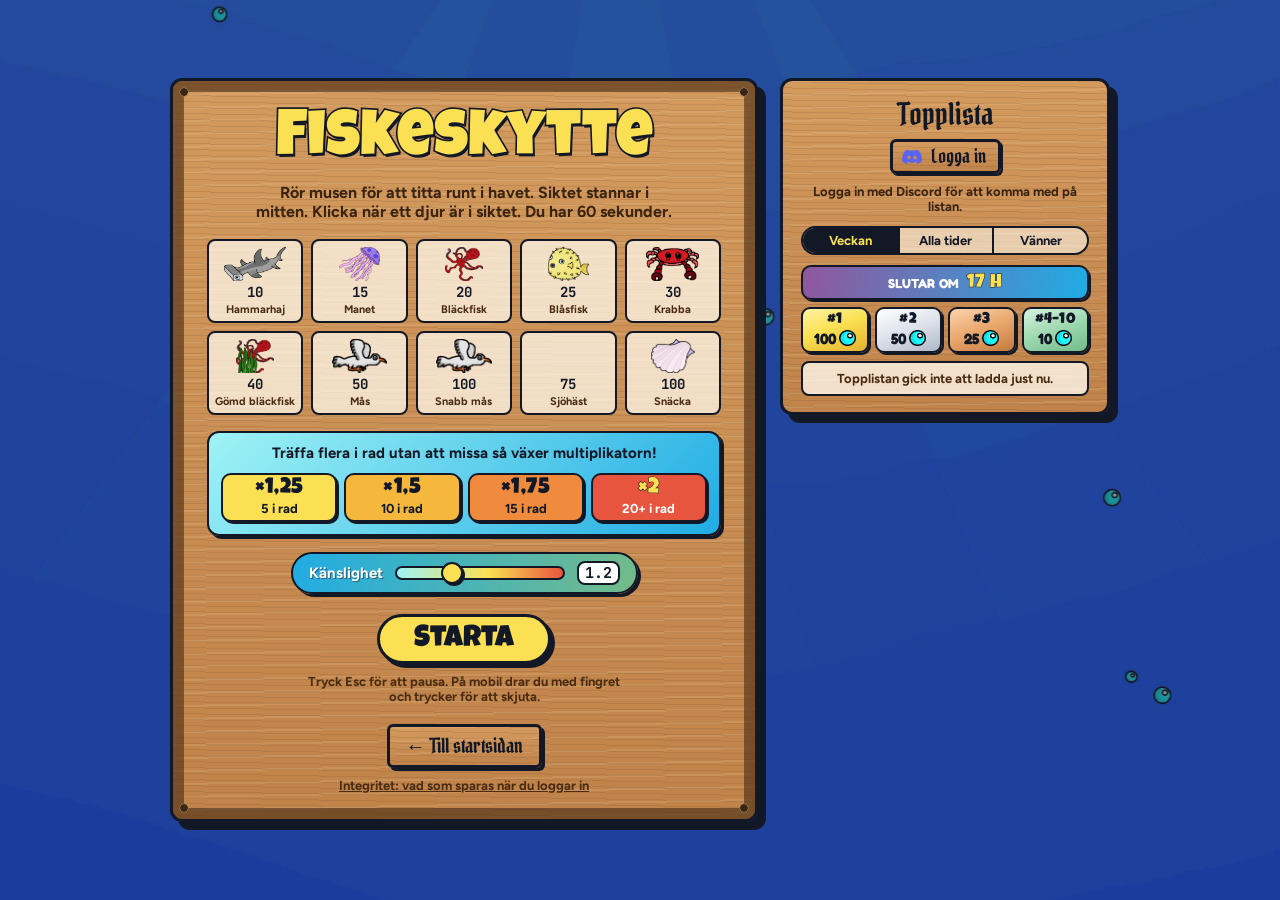
==== commit b8c7b2ad: "Add files via upload" ====
--- a/fiskeskytte.html
+++ b/fiskeskytte.html
@@ -257,9 +257,12 @@
     peek:      {img:"blackfisk-tang", name:"Gömd bläckfisk", w:420, pts:40, weight:1, peek:1},
     mas:       {img:"mas",       name:"Mås",          w:150, speed:[360,460], pts:50, y:[0.015,0.05], weight:1, face:1},
     snabbmas:  {img:"mas",       name:"Snabb mås",    w:140, speed:[720,920], pts:100, y:[0.02,0.07], weight:0.5, face:1},
+    sjohast:   {img:"sjohast",   name:"Sjöhäst",      w:150, speed:[120,170], pts:75, y:[0.28,0.68], weight:0.7, face:-1, zig:1},
     snacka:    {img:"snacka",    name:"Snäcka",       w:120, pts:100, weight:0.6, shell:1}
   };
-  var ORDER = ["haj","manet","blackfisk","blasfisk","krabba","peek","mas","snabbmas","snacka"];
+  var ORDER = ["haj","manet","blackfisk","blasfisk","krabba","peek","mas","snabbmas","sjohast","snacka"];
+  // Sjöhästen åker snabbt och ryckigt upp och ner (två vågor ihop gör den svår att förutse)
+  function zigY(a){ return Math.sin(a.age*4.3 + a.phase)*170 + Math.sin(a.age*7.9 + a.phase*2.3)*60; }
   var TINT = "sepia(1) saturate(6) hue-rotate(-12deg) brightness(1.02)"; // gyllene färg för snabba måsen
   function multOf(n){ return n>=20 ? 2 : n>=15 ? 1.75 : n>=10 ? 1.5 : n>=5 ? 1.25 : 1; }
   function multTxt(m){ return "×" + String(m).replace(".", ","); }
@@ -376,6 +379,7 @@
       a.y = a.y0;
       if (t.bob) a.y += Math.sin(a.age*1.6 + a.phase) * 60;
       if (t.wave) a.y += Math.sin(a.age*2.4 + a.phase) * 22;
+      if (t.zig) a.y += zigY(a);
       if (t.walk) a.y += Math.abs(Math.sin(a.age*9)) * -3;
       if ((a.dir>0 && a.x > WW + a.w) || (a.dir<0 && a.x < -a.w)) animals.splice(i,1);
     }
@@ -683,7 +687,7 @@
       for (var i=animals.length-1;i>=0;i--){ var a = animals[i];
         a.age += dt;
         if (a.t.peek || a.t.shell){ if (a.age > (a.life||3)) animals.splice(i,1); else if (a.t.peek){ var p=a.age/a.life, rise=p<0.2?p/0.2:p>0.8?(1-p)/0.2:1; a.y=a.baseY-a.h*0.62*Math.max(0,rise)+a.h/2; } continue; }
-        a.x += a.dir*a.speed*dt; a.y = a.y0 + (a.t.bob? Math.sin(a.age*1.6+a.phase)*60:0) + (a.t.wave? Math.sin(a.age*2.4+a.phase)*22:0);
+        a.x += a.dir*a.speed*dt; a.y = a.y0 + (a.t.bob? Math.sin(a.age*1.6+a.phase)*60:0) + (a.t.wave? Math.sin(a.age*2.4+a.phase)*22:0) + (a.t.zig? zigY(a):0);
         if ((a.dir>0 && a.x > WW + a.w) || (a.dir<0 && a.x < -a.w)) animals.splice(i,1);
       }
     }
